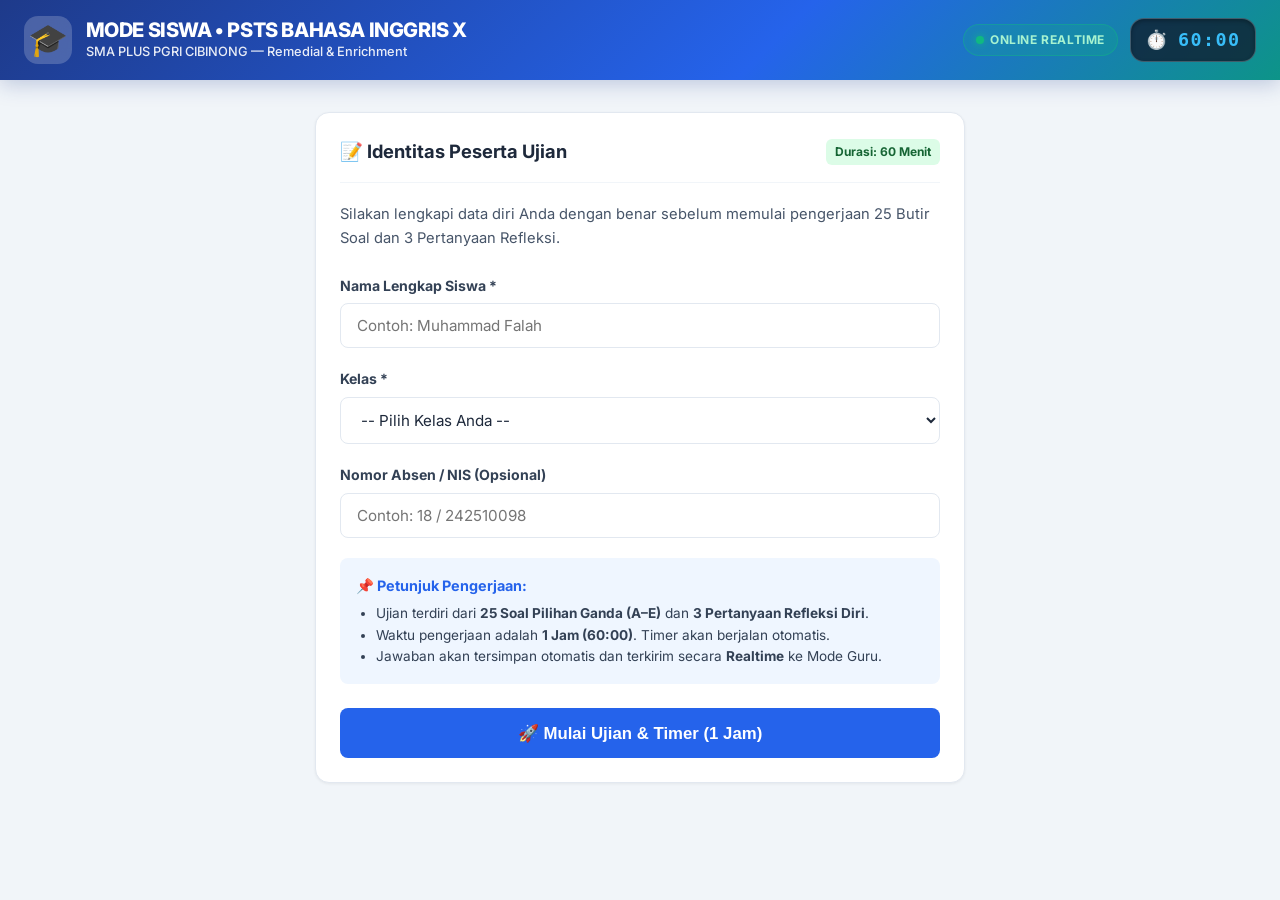
==== student.html @ 4351f288 "Deploy student.html - PSTS X Remedial & Enrichment" ====
<!DOCTYPE html>
<html lang="id">
<head>
    <meta charset="UTF-8">
    <meta name="viewport" content="width=device-width, initial-scale=1.0">
    <title>MODE SISWA - Remedial & Enrichment PSTS Bahasa Inggris Kelas X</title>
    <link rel="preconnect" href="https://fonts.googleapis.com">
    <link rel="preconnect" href="https://fonts.gstatic.com" crossorigin>
    <link href="https://fonts.googleapis.com/css2?family=Inter:wght@400;500;600;700;800&family=Merriweather:ital,wght@0,400;0,700;1,400&display=swap" rel="stylesheet">
    <link rel="stylesheet" href="style.css">
</head>
<body>

    <!-- Header & Timer Bar -->
    <header class="app-header">
        <div class="header-container">
            <div class="brand-section">
                <div class="brand-icon">🎓</div>
                <div class="brand-title">
                    <h1>MODE SISWA • PSTS BAHASA INGGRIS X</h1>
                    <p>SMA PLUS PGRI CIBINONG — Remedial & Enrichment</p>
                </div>
            </div>

            <div class="header-controls">
                <div class="live-badge">
                    <span class="live-dot"></span>
                    <span>ONLINE REALTIME</span>
                </div>

                <!-- 1 HOUR COUNTDOWN TIMER -->
                <div id="exam-timer" class="timer-container" title="Sisa Waktu Pengerjaan (1 Jam)">
                    ⏱️ <span id="timer-display">60:00</span>
                </div>
            </div>
        </div>
    </header>

    <div class="main-wrapper">

        <!-- STEP 1: REGISTRATION / IDENTITY FORM -->
        <section id="step-register" class="card" style="max-width: 650px; margin: 2rem auto;">
            <div class="card-header">
                <h2 class="card-title">📝 Identitas Peserta Ujian</h2>
                <span class="badge-tag badge-easy">Durasi: 60 Menit</span>
            </div>
            <p style="color: var(--slate-600); margin-bottom: 1.5rem; font-size: 0.92rem;">
                Silakan lengkapi data diri Anda dengan benar sebelum memulai pengerjaan 25 Butir Soal dan 3 Pertanyaan Refleksi.
            </p>

            <form id="student-form" onsubmit="startExam(event)">
                <div class="form-group">
                    <label class="form-label" for="student-name">Nama Lengkap Siswa *</label>
                    <input type="text" id="student-name" class="form-control" placeholder="Contoh: Muhammad Falah" required>
                </div>

                <div class="form-group">
                    <label class="form-label" for="student-class">Kelas *</label>
                    <select id="student-class" class="form-select" required>
                        <option value="" disabled selected>-- Pilih Kelas Anda --</option>
                        <option value="X INT 1">X INT 1</option>
                        <option value="X INT 2">X INT 2</option>
                        <option value="X INT 3">X INT 3</option>
                        <option value="X INT 4">X INT 4</option>
                        <option value="X REGULER 1">X REGULER 1</option>
                        <option value="X REGULER 2">X REGULER 2</option>
                        <option value="X REGULER 3">X REGULER 3</option>
                        <option value="X REGULER 4">X REGULER 4</option>
                        <option value="X REGULER 5">X REGULER 5</option>
                        <option value="X REGULER 6">X REGULER 6</option>
                        <option value="X REGULER 7">X REGULER 7</option>
                    </select>
                </div>

                <div class="form-group">
                    <label class="form-label" for="student-nis">Nomor Absen / NIS (Opsional)</label>
                    <input type="text" id="student-nis" class="form-control" placeholder="Contoh: 18 / 242510098">
                </div>

                <div style="background: var(--primary-light); padding: 1rem; border-radius: var(--radius-sm); margin-bottom: 1.5rem;">
                    <h4 style="color: var(--primary); font-size: 0.9rem; margin-bottom: 0.35rem;">📌 Petunjuk Pengerjaan:</h4>
                    <ul style="font-size: 0.85rem; color: var(--slate-700); padding-left: 1.25rem;">
                        <li>Ujian terdiri dari <strong>25 Soal Pilihan Ganda (A–E)</strong> dan <strong>3 Pertanyaan Refleksi Diri</strong>.</li>
                        <li>Waktu pengerjaan adalah <strong>1 Jam (60:00)</strong>. Timer akan berjalan otomatis.</li>
                        <li>Jawaban akan tersimpan otomatis dan terkirim secara <strong>Realtime</strong> ke Mode Guru.</li>
                    </ul>
                </div>

                <button type="submit" class="btn btn-primary" style="width: 100%; padding: 0.9rem; font-size: 1.05rem;">
                    🚀 Mulai Ujian & Timer (1 Jam)
                </button>
            </form>
        </section>

        <!-- STEP 2: EXAM WORKSPACE (QUESTIONS & REFLECTIONS) -->
        <section id="step-exam" style="display: none;">
            
            <!-- Student Banner Info & Navigation Tabs -->
            <div style="display: flex; justify-content: space-between; align-items: center; background: var(--white); padding: 0.75rem 1.25rem; border-radius: var(--radius-md); margin-bottom: 1rem; border: 1px solid var(--slate-200); flex-wrap: wrap; gap: 0.5rem;">
                <div>
                    <span style="font-weight: 800; color: var(--primary);" id="display-student-name">Nama Siswa</span> • 
                    <span class="badge-tag badge-easy" id="display-student-class">Kelas</span>
                </div>
                <div style="font-size: 0.88rem; font-weight: 700; color: var(--slate-600);">
                    Status Progres: <span id="progress-indicator" style="color: var(--primary);">0 / 25 Soal (0%)</span>
                </div>
            </div>

            <!-- Tab Switcher -->
            <div class="tab-nav">
                <button class="tab-btn active" id="tab-btn-questions" onclick="switchStudentTab('questions')">
                    📝 QUESTIONS (25)
                    <span class="tab-badge" id="answered-count-badge">0/25</span>
                </button>
                <button class="tab-btn" id="tab-btn-reflections" onclick="switchStudentTab('reflections')">
                    💭 REFLECTIONS (3 QUESTIONS)
                    <span class="tab-badge" id="reflections-count-badge">0/3</span>
                </button>
            </div>

            <!-- TAB 1: QUESTIONS WORKSPACE (SPLIT VIEW) -->
            <div id="student-tab-questions" class="tab-content active">
                <div class="exam-layout">
                    
                    <!-- Left: Reading Passage -->
                    <div class="passage-card">
                        <div style="display: flex; justify-content: space-between; align-items: center; margin-bottom: 0.5rem;">
                            <span class="passage-category" id="passage-category-tag">Descriptive Text</span>
                            <span style="font-size: 0.8rem; font-weight: 600; color: var(--slate-400);" id="passage-rel-tag">Text Reference</span>
                        </div>
                        <h2 class="passage-title" id="passage-title">Judul Teks</h2>
                        <div class="passage-body" id="passage-body">
                            <!-- Dynamic passage text will be injected here -->
                        </div>
                    </div>

                    <!-- Middle: Question & Options -->
                    <div class="question-container">
                        <div class="q-header">
                            <span class="q-badge" id="q-number-badge">Question #1 of 25</span>
                            <span class="skill-tag" id="q-skill-badge">Skill</span>
                        </div>

                        <div class="q-text" id="q-text-content">
                            <!-- Question statement -->
                        </div>

                        <div class="options-list" id="options-container">
                            <!-- Option A - E items -->
                        </div>

                        <!-- Prev / Next Navigation -->
                        <div class="q-nav-buttons">
                            <button class="btn btn-secondary" id="btn-prev-q" onclick="navigateQuestion(-1)">
                                ⬅️ Soal Sebelumnya
                            </button>
                            <button class="btn btn-primary" id="btn-next-q" onclick="navigateQuestion(1)">
                                Soal Berikutnya ➡️
                            </button>
                        </div>
                    </div>

                    <!-- Right: Question Palette -->
                    <div class="palette-column">
                        <div class="palette-card">
                            <h3 style="font-size: 0.95rem; font-weight: 700; color: var(--slate-800); margin-bottom: 0.25rem;">
                                🧭 Nomor Soal (1–25)
                            </h3>
                            <p style="font-size: 0.78rem; color: var(--slate-500);">Klik nomor untuk langsung lompat ke soal:</p>
                            
                            <div class="palette-grid" id="palette-grid">
                                <!-- 25 buttons dynamically generated -->
                            </div>

                            <hr style="border: none; border-top: 1px solid var(--slate-200); margin: 1.25rem 0;">

                            <button class="btn btn-success" style="width: 100%;" onclick="switchStudentTab('reflections')">
                                Lanjut ke Refleksi ➡️
                            </button>
                        </div>
                    </div>

                </div>
            </div>

            <!-- TAB 2: REFLECTIONS WORKSPACE -->
            <div id="student-tab-reflections" class="tab-content">
                <div class="card" style="max-width: 900px; margin: 0 auto;">
                    <div class="card-header">
                        <h2 class="card-title">💭 Refleksi Diri Pembelajaran (3 Questions)</h2>
                        <span class="badge-tag badge-medium">Wajib Diisi</span>
                    </div>
                    <p style="color: var(--slate-600); margin-bottom: 1.5rem; font-size: 0.92rem;">
                        Tuliskan jawaban refleksi Anda secara jujur dan mendalam untuk mengevaluasi pemahaman materi serta inspirasi yang didapatkan.
                    </p>

                    <div id="reflections-form-container">
                        <!-- 3 Reflection Prompts will be dynamically generated -->
                    </div>

                    <div style="display: flex; justify-content: space-between; align-items: center; margin-top: 2rem; flex-wrap: wrap; gap: 1rem;">
                        <button class="btn btn-secondary" onclick="switchStudentTab('questions')">
                            ⬅️ Kembali ke Soal (25)
                        </button>
                        <button class="btn btn-success" style="padding: 0.9rem 2rem; font-size: 1.05rem;" onclick="openSubmitConfirmModal()">
                            ✅ Selesai & Kirim Jawaban
                        </button>
                    </div>
                </div>
            </div>

        </section>

        <!-- STEP 3: SCORECARD / SUBMISSION COMPLETE -->
        <section id="step-result" style="display: none; max-width: 800px; margin: 2rem auto;">
            <div class="score-banner">
                <div style="font-size: 2.5rem; margin-bottom: 0.5rem;">🎉</div>
                <h1 style="font-size: 1.8rem; font-weight: 800;">Ujian Remedial & Enrichment Selesai!</h1>
                <p style="opacity: 0.9; font-size: 0.95rem;">Jawaban Anda telah berhasil tersimpan dan terintegrasi ke <strong>Mode Guru</strong> secara Realtime.</p>

                <div class="score-circle">
                    <span class="score-num" id="res-score-val">0</span>
                    <span class="score-label">Nilai Akhir (0-100)</span>
                </div>

                <div style="font-size: 1.1rem; font-weight: 700;" id="res-correct-count">
                    Benar: 0 / 25 Soal
                </div>
            </div>

            <div class="card">
                <h3 style="font-size: 1.1rem; font-weight: 700; margin-bottom: 1rem; color: var(--slate-800);">
                    📋 Rangkuman Hasil Pengerjaan
                </h3>
                <table class="data-table" style="margin-bottom: 1.5rem;">
                    <tbody>
                        <tr>
                            <td style="font-weight: 700; width: 200px;">Nama Siswa</td>
                            <td id="res-name">-</td>
                        </tr>
                        <tr>
                            <td style="font-weight: 700;">Kelas</td>
                            <td id="res-class">-</td>
                        </tr>
                        <tr>
                            <td style="font-weight: 700;">Waktu Pengerjaan</td>
                            <td id="res-time">-</td>
                        </tr>
                        <tr>
                            <td style="font-weight: 700;">Status Sinkronisasi</td>
                            <td><span class="badge-tag badge-easy">✅ Terkirim ke Cloud Guru</span></td>
                        </tr>
                    </tbody>
                </table>

                <div style="display: flex; gap: 1rem; flex-wrap: wrap;">
                    <button class="btn btn-primary" onclick="window.print()">
                        🖨️ Cetak / Simpan Bukti Nilai (PDF)
                    </button>
                    <a href="index.html" class="btn btn-outline">
                        🏠 Kembali ke Halaman Utama
                    </a>
                </div>
            </div>
        </section>

    </div>

    <!-- MODAL CONFIRM SUBMIT -->
    <div id="modal-confirm" class="modal-backdrop">
        <div class="modal-content" style="max-width: 500px;">
            <button class="modal-close" onclick="closeSubmitConfirmModal()">&times;</button>
            <h3 style="font-size: 1.2rem; font-weight: 800; color: var(--slate-800); margin-bottom: 0.75rem;">
                ⚠️ Konfirmasi Pengiriman Ujian
            </h3>
            <p style="font-size: 0.92rem; color: var(--slate-600); margin-bottom: 1.25rem;">
                Apakah Anda yakin ingin mengirimkan seluruh jawaban sekarang?
            </p>
            <div id="modal-check-summary" style="background: var(--slate-100); padding: 1rem; border-radius: var(--radius-sm); margin-bottom: 1.5rem; font-size: 0.88rem;">
                <!-- Summary items answered -->
            </div>
            <div style="display: flex; justify-content: flex-end; gap: 0.75rem;">
                <button class="btn btn-secondary" onclick="closeSubmitConfirmModal()">Periksa Lagi</button>
                <button class="btn btn-success" id="btn-final-submit" onclick="executeSubmitExam()">Ya, Kirim Sekarang</button>
            </div>
        </div>
    </div>

    <!-- SCRIPTS -->
    <script src="data.js"></script>
    <script src="sync.js"></script>
    <script>
        // State variables
        let currentStudent = {
            name: "",
            studentClass: "",
            studentId: ""
        };
        let studentAnswers = {}; // { 1: "B", 2: "C", ... }
        let studentReflections = { ref1: "", ref2: "", ref3: "" };
        let currentQIndex = 0; // 0 to 24
        let timerInterval = null;
        let remainingSeconds = SYNC_CONFIG.EXAM_DURATION_SECONDS; // 3600s
        let timeSpentSeconds = 0;

        // Start exam
        function startExam(e) {
            e.preventDefault();
            const name = document.getElementById('student-name').value.trim();
            const sClass = document.getElementById('student-class').value;
            const nis = document.getElementById('student-nis').value.trim();

            if (!name || !sClass) {
                alert("Harap isi Nama Lengkap dan pilih Kelas terlebih dahulu!");
                return;
            }

            currentStudent = { name, studentClass: sClass, studentId: nis };

            document.getElementById('display-student-name').innerText = name;
            document.getElementById('display-student-class').innerText = sClass;

            document.getElementById('step-register').style.display = 'none';
            document.getElementById('step-exam').style.display = 'block';

            renderPalette();
            renderQuestion(0);
            renderReflectionsForm();
            startTimer();
        }

        // 1-Hour Timer System
        function startTimer() {
            // Check if existing timer in storage
            const savedTimer = localStorage.getItem(SYNC_CONFIG.TIMER_KEY);
            if (savedTimer) {
                const parsed = parseInt(savedTimer, 10);
                if (!isNaN(parsed) && parsed > 0 && parsed <= SYNC_CONFIG.EXAM_DURATION_SECONDS) {
                    remainingSeconds = parsed;
                }
            }

            updateTimerDisplay();

            timerInterval = setInterval(() => {
                remainingSeconds--;
                timeSpentSeconds++;
                localStorage.setItem(SYNC_CONFIG.TIMER_KEY, remainingSeconds.toString());
                updateTimerDisplay();

                if (remainingSeconds <= 0) {
                    clearInterval(timerInterval);
                    alert("⏰ Waktu ujian 1 Jam telah habis! Jawaban Anda akan otomatis dikirimkan.");
                    executeSubmitExam();
                }
            }, 1000);
        }

        function updateTimerDisplay() {
            const mins = Math.floor(remainingSeconds / 60);
            const secs = remainingSeconds % 60;
            const formatted = `${mins.toString().padStart(2, '0')}:${secs.toString().padStart(2, '0')}`;
            const displayEl = document.getElementById('timer-display');
            const timerBox = document.getElementById('exam-timer');
            
            if (displayEl) displayEl.innerText = formatted;

            if (timerBox) {
                if (remainingSeconds <= 300) { // < 5 mins
                    timerBox.className = 'timer-container danger';
                } else if (remainingSeconds <= 900) { // < 15 mins
                    timerBox.className = 'timer-container warning';
                } else {
                    timerBox.className = 'timer-container';
                }
            }
        }

        // Tab Navigation
        function switchStudentTab(tab) {
            document.querySelectorAll('.tab-btn').forEach(b => b.classList.remove('active'));
            document.querySelectorAll('.tab-content').forEach(c => c.classList.remove('active'));

            if (tab === 'questions') {
                document.getElementById('tab-btn-questions').classList.add('active');
                document.getElementById('student-tab-questions').classList.add('active');
            } else {
                document.getElementById('tab-btn-reflections').classList.add('active');
                document.getElementById('student-tab-reflections').classList.add('active');
            }
        }

        // Render Palette
        function renderPalette() {
            const grid = document.getElementById('palette-grid');
            grid.innerHTML = '';
            QUESTIONS_DATA.forEach((q, idx) => {
                const btn = document.createElement('button');
                btn.className = `pal-btn ${studentAnswers[q.id] ? 'answered' : ''} ${idx === currentQIndex ? 'current' : ''}`;
                btn.id = `pal-btn-${q.id}`;
                btn.innerText = q.id;
                btn.onclick = () => renderQuestion(idx);
                grid.appendChild(btn);
            });
            updateProgressStats();
        }

        // Render Single Question
        function renderQuestion(index) {
            currentQIndex = index;
            const q = QUESTIONS_DATA[index];

            // Update badge & tags
            document.getElementById('q-number-badge').innerText = `Question #${q.id} of 25`;
            document.getElementById('q-skill-badge').innerText = `${q.level} • ${q.skill}`;
            document.getElementById('q-text-content').innerText = q.question;

            // Update Passage
            const passCard = document.querySelector('.passage-card');
            if (q.passageId && PASSAGES[q.passageId]) {
                const p = PASSAGES[q.passageId];
                document.getElementById('passage-category-tag').innerText = p.category;
                document.getElementById('passage-title').innerText = p.title;
                document.getElementById('passage-rel-tag').innerText = `Relevant for Q#${q.id}`;
                
                const paragraphs = p.content.split('\n\n').map(par => `<p>${par.replace(/\n/g, '<br>')}</p>`).join('');
                document.getElementById('passage-body').innerHTML = paragraphs;
                passCard.style.display = 'block';
            } else {
                document.getElementById('passage-category-tag').innerText = "Grammar & Dialogue in Context";
                document.getElementById('passage-title').innerText = "Dialogue / Sentence Completion";
                document.getElementById('passage-rel-tag').innerText = `Stand-Alone Question #${q.id}`;
                document.getElementById('passage-body').innerHTML = `<p style="color: var(--slate-600); font-style: italic;">Soal ini tidak memerlukan teks bacaan panjang. Perhatikan konteks kalimat dan pilihan kata dengan seksama.</p>`;
            }

            // Update Options
            const optContainer = document.getElementById('options-container');
            optContainer.innerHTML = '';

            ['A', 'B', 'C', 'D', 'E'].forEach(optKey => {
                if (q.options[optKey]) {
                    const optDiv = document.createElement('div');
                    const isSelected = studentAnswers[q.id] === optKey;
                    optDiv.className = `option-item ${isSelected ? 'selected' : ''}`;
                    optDiv.onclick = () => selectOption(q.id, optKey);

                    optDiv.innerHTML = `
                        <div class="option-key">${optKey}</div>
                        <div class="option-label">${q.options[optKey]}</div>
                    `;
                    optContainer.appendChild(optDiv);
                }
            });

            // Update Nav buttons
            document.getElementById('btn-prev-q').disabled = index === 0;
            document.getElementById('btn-next-q').innerText = index === QUESTIONS_DATA.length - 1 ? "Ke Refleksi ➡️" : "Soal Berikutnya ➡️";

            // Update Palette Active State
            document.querySelectorAll('.pal-btn').forEach((btn, idx) => {
                btn.classList.toggle('current', idx === index);
            });
        }

        function selectOption(qId, optKey) {
            studentAnswers[qId] = optKey;
            
            // Re-render options
            const currentQ = QUESTIONS_DATA[currentQIndex];
            if (currentQ.id === qId) {
                renderQuestion(currentQIndex);
            }

            // Update palette button
            const palBtn = document.getElementById(`pal-btn-${qId}`);
            if (palBtn) palBtn.classList.add('answered');

            updateProgressStats();
        }

        function navigateQuestion(delta) {
            const nextIdx = currentQIndex + delta;
            if (nextIdx >= 0 && nextIdx < QUESTIONS_DATA.length) {
                renderQuestion(nextIdx);
            } else if (nextIdx >= QUESTIONS_DATA.length) {
                switchStudentTab('reflections');
            }
        }

        function updateProgressStats() {
            const answeredCount = Object.keys(studentAnswers).length;
            const pct = Math.round((answeredCount / 25) * 100);
            
            document.getElementById('answered-count-badge').innerText = `${answeredCount}/25`;
            document.getElementById('progress-indicator').innerText = `${answeredCount} / 25 Soal (${pct}%)`;

            let filledRef = 0;
            if (studentReflections.ref1 && studentReflections.ref1.trim().length > 5) filledRef++;
            if (studentReflections.ref2 && studentReflections.ref2.trim().length > 5) filledRef++;
            if (studentReflections.ref3 && studentReflections.ref3.trim().length > 5) filledRef++;
            document.getElementById('reflections-count-badge').innerText = `${filledRef}/3`;
        }

        // Render Reflections Form
        function renderReflectionsForm() {
            const container = document.getElementById('reflections-form-container');
            container.innerHTML = '';

            REFLECTIONS_DATA.forEach((ref, idx) => {
                const box = document.createElement('div');
                box.className = 'reflection-box';
                box.innerHTML = `
                    <div class="ref-title">Pertanyaan Refleksi ${idx + 1}: ${ref.title}</div>
                    <div class="ref-q">${ref.question}</div>
                    <textarea class="ref-textarea" id="input-${ref.id}" placeholder="${ref.placeholder}" oninput="saveReflection('${ref.id}', this.value)">${studentReflections[ref.id] || ''}</textarea>
                `;
                container.appendChild(box);
            });
        }

        function saveReflection(refId, val) {
            studentReflections[refId] = val;
            updateProgressStats();
        }

        // Submission Modal
        function openSubmitConfirmModal() {
            const answeredCount = Object.keys(studentAnswers).length;
            const missingQ = 25 - answeredCount;
            let refCount = 0;
            if (studentReflections.ref1 && studentReflections.ref1.trim()) refCount++;
            if (studentReflections.ref2 && studentReflections.ref2.trim()) refCount++;
            if (studentReflections.ref3 && studentReflections.ref3.trim()) refCount++;

            let summaryHtml = `
                <div>• Soal Terjawab: <strong>${answeredCount} / 25</strong> ${missingQ > 0 ? `<span style="color:var(--danger); font-weight:700;">(${missingQ} soal belum dijawab!)</span>` : '✅'}</div>
                <div style="margin-top:0.35rem;">• Refleksi Terisi: <strong>${refCount} / 3</strong></div>
            `;

            document.getElementById('modal-check-summary').innerHTML = summaryHtml;
            document.getElementById('modal-confirm').classList.add('open');
        }

        function closeSubmitConfirmModal() {
            document.getElementById('modal-confirm').classList.remove('open');
        }

        async function executeSubmitExam() {
            closeSubmitConfirmModal();
            clearInterval(timerInterval);
            localStorage.removeItem(SYNC_CONFIG.TIMER_KEY);

            // Calculate Score
            let correctCount = 0;
            const itemResults = {};

            QUESTIONS_DATA.forEach(q => {
                const ans = studentAnswers[q.id];
                const isCorrect = ans === q.correctAnswer;
                if (isCorrect) correctCount++;
                itemResults[q.id] = isCorrect;
            });

            const score = Math.round((correctCount / QUESTIONS_DATA.length) * 100);
            const minutesUsed = Math.floor(timeSpentSeconds / 60);
            const secondsUsed = timeSpentSeconds % 60;
            const timeSpentStr = `${minutesUsed}m ${secondsUsed}s`;

            // Prepare record
            const submission = {
                name: currentStudent.name,
                studentClass: currentStudent.studentClass,
                studentId: currentStudent.studentId,
                answers: studentAnswers,
                correctCount: correctCount,
                totalQuestions: 25,
                score: score,
                itemResults: itemResults,
                reflections: studentReflections,
                timeSpent: timeSpentStr
            };

            // Submit to Realtime Sync Engine (Local + Cloud + BroadcastChannel)
            await syncEngine.submitExam(submission);

            // Show Step 3 Scorecard
            document.getElementById('step-exam').style.display = 'none';
            document.getElementById('step-result').style.display = 'block';

            document.getElementById('res-score-val').innerText = score;
            document.getElementById('res-correct-count').innerText = `Benar: ${correctCount} / 25 Soal (${score}%)`;
            document.getElementById('res-name').innerText = currentStudent.name;
            document.getElementById('res-class').innerText = currentStudent.studentClass;
            document.getElementById('res-time').innerText = timeSpentStr;
        }
    </script>
</body>
</html>
---- style.css ----
/* ===================================================
   REMEDIAL & ENRICHMENT PSTS X 2026 - MODERN STYLES
   SMA PLUS PGRI CIBINONG
   =================================================== */

:root {
    --primary: #2563eb;
    --primary-hover: #1d4ed8;
    --primary-light: #eff6ff;
    --secondary: #0d9488;
    --secondary-light: #f0fdfa;
    --accent: #f59e0b;
    --success: #10b981;
    --danger: #ef4444;
    --dark: #0f172a;
    --slate-800: #1e293b;
    --slate-700: #334155;
    --slate-600: #475569;
    --slate-400: #94a3b8;
    --slate-200: #e2e8f0;
    --slate-100: #f1f5f9;
    --slate-50: #f8fafc;
    --white: #ffffff;
    
    --radius-sm: 8px;
    --radius-md: 14px;
    --radius-lg: 20px;
    --shadow-sm: 0 1px 3px rgba(0,0,0,0.06);
    --shadow-md: 0 4px 12px rgba(0,0,0,0.08);
    --shadow-lg: 0 10px 25px -5px rgba(0,0,0,0.1);
    --font-sans: 'Inter', -apple-system, BlinkMacSystemFont, 'Segoe UI', Roboto, sans-serif;
    --font-serif: 'Merriweather', Georgia, serif;
}

* {
    margin: 0;
    padding: 0;
    box-sizing: border-box;
}

body {
    font-family: var(--font-sans);
    background-color: #f1f5f9;
    color: var(--slate-800);
    line-height: 1.6;
    -webkit-font-smoothing: antialiased;
}

/* Header & Topbar */
.app-header {
    background: linear-gradient(135deg, #1e3a8a 0%, #2563eb 60%, #0d9488 100%);
    color: var(--white);
    padding: 1rem 1.5rem;
    box-shadow: 0 4px 20px rgba(30, 58, 138, 0.25);
    position: sticky;
    top: 0;
    z-index: 100;
}

.header-container {
    max-width: 1300px;
    margin: 0 auto;
    display: flex;
    justify-content: space-between;
    align-items: center;
    flex-wrap: wrap;
    gap: 1rem;
}

.brand-section {
    display: flex;
    align-items: center;
    gap: 0.85rem;
}

.brand-icon {
    font-size: 2rem;
    background: rgba(255, 255, 255, 0.2);
    width: 48px;
    height: 48px;
    display: flex;
    align-items: center;
    justify-content: center;
    border-radius: var(--radius-md);
    backdrop-filter: blur(8px);
}

.brand-title h1 {
    font-size: 1.25rem;
    font-weight: 800;
    letter-spacing: -0.02em;
    line-height: 1.2;
}

.brand-title p {
    font-size: 0.8rem;
    opacity: 0.9;
    font-weight: 500;
}

.header-controls {
    display: flex;
    align-items: center;
    gap: 0.75rem;
}

/* Realtime Badge */
.live-badge {
    display: inline-flex;
    align-items: center;
    gap: 0.4rem;
    background: rgba(16, 185, 129, 0.2);
    color: #a7f3d0;
    border: 1px solid rgba(16, 185, 129, 0.4);
    padding: 0.35rem 0.75rem;
    border-radius: 9999px;
    font-size: 0.75rem;
    font-weight: 700;
    text-transform: uppercase;
    letter-spacing: 0.05em;
}

.live-dot {
    width: 8px;
    height: 8px;
    background-color: #10b981;
    border-radius: 50%;
    box-shadow: 0 0 8px #10b981;
    animation: pulse 1.5s infinite;
}

@keyframes pulse {
    0%, 100% { transform: scale(1); opacity: 1; }
    50% { transform: scale(1.3); opacity: 0.7; }
}

/* Timer Badge (1 Hour) */
.timer-container {
    display: flex;
    align-items: center;
    gap: 0.5rem;
    background: rgba(15, 23, 42, 0.75);
    border: 1px solid rgba(255, 255, 255, 0.2);
    padding: 0.4rem 0.9rem;
    border-radius: var(--radius-md);
    font-family: monospace;
    font-size: 1.15rem;
    font-weight: 800;
    letter-spacing: 0.08em;
    color: #38bdf8;
    box-shadow: inset 0 2px 4px rgba(0,0,0,0.3);
}

.timer-container.warning {
    color: #facc15;
    border-color: #facc15;
}

.timer-container.danger {
    color: #f87171;
    border-color: #f87171;
    animation: pulse 1s infinite;
}

/* Main Container */
.main-wrapper {
    max-width: 1300px;
    margin: 1.5rem auto;
    padding: 0 1rem;
}

/* Navigation Tabs */
.tab-nav {
    display: flex;
    gap: 0.5rem;
    background: var(--white);
    padding: 0.5rem;
    border-radius: var(--radius-md);
    box-shadow: var(--shadow-sm);
    margin-bottom: 1.5rem;
    overflow-x: auto;
}

.tab-btn {
    flex: 1;
    min-width: 160px;
    padding: 0.75rem 1.25rem;
    border: none;
    background: transparent;
    border-radius: var(--radius-sm);
    font-size: 0.92rem;
    font-weight: 700;
    color: var(--slate-600);
    cursor: pointer;
    display: flex;
    align-items: center;
    justify-content: center;
    gap: 0.5rem;
    transition: all 0.2s ease;
}

.tab-btn:hover {
    background: var(--slate-100);
    color: var(--primary);
}

.tab-btn.active {
    background: var(--primary);
    color: var(--white);
    box-shadow: 0 4px 10px rgba(37, 99, 235, 0.25);
}

.tab-badge {
    background: rgba(255, 255, 255, 0.25);
    padding: 0.15rem 0.5rem;
    border-radius: 9999px;
    font-size: 0.75rem;
}

.tab-btn:not(.active) .tab-badge {
    background: var(--slate-200);
    color: var(--slate-700);
}

/* Tab Contents */
.tab-content {
    display: none;
}

.tab-content.active {
    display: block;
    animation: fadeIn 0.3s ease;
}

@keyframes fadeIn {
    from { opacity: 0; transform: translateY(6px); }
    to { opacity: 1; transform: translateY(0); }
}

/* Cards & Layout */
.card {
    background: var(--white);
    border-radius: var(--radius-md);
    box-shadow: var(--shadow-sm);
    border: 1px solid var(--slate-200);
    padding: 1.5rem;
    margin-bottom: 1.5rem;
}

.card-header {
    display: flex;
    justify-content: space-between;
    align-items: center;
    border-bottom: 1px solid var(--slate-100);
    padding-bottom: 1rem;
    margin-bottom: 1.25rem;
    flex-wrap: wrap;
    gap: 0.75rem;
}

.card-title {
    font-size: 1.15rem;
    font-weight: 700;
    color: var(--slate-800);
    display: flex;
    align-items: center;
    gap: 0.5rem;
}

/* Form Styles */
.form-group {
    margin-bottom: 1.25rem;
}

.form-label {
    display: block;
    font-size: 0.88rem;
    font-weight: 700;
    color: var(--slate-700);
    margin-bottom: 0.4rem;
}

.form-control, .form-select {
    width: 100%;
    padding: 0.75rem 1rem;
    border: 1.5px solid var(--slate-200);
    border-radius: var(--radius-sm);
    font-family: inherit;
    font-size: 0.95rem;
    color: var(--slate-800);
    background: var(--white);
    transition: all 0.2s ease;
}

.form-control:focus, .form-select:focus {
    outline: none;
    border-color: var(--primary);
    box-shadow: 0 0 0 3px rgba(37, 99, 235, 0.15);
}

/* Exam Layout */
.exam-layout {
    display: grid;
    grid-template-columns: 1.1fr 0.9fr 280px;
    gap: 1.25rem;
    align-items: start;
}

@media (max-width: 1080px) {
    .exam-layout {
        grid-template-columns: 1fr 1fr;
    }
    .palette-column {
        grid-column: span 2;
    }
}

@media (max-width: 768px) {
    .exam-layout {
        grid-template-columns: 1fr;
    }
    .palette-column {
        grid-column: span 1;
    }
}

/* Passage Box */
.passage-card {
    background: #ffffff;
    border: 1px solid #cbd5e1;
    border-radius: var(--radius-md);
    padding: 1.5rem;
    position: sticky;
    top: 5rem;
    max-height: calc(100vh - 7rem);
    overflow-y: auto;
}

.passage-title {
    font-size: 1.2rem;
    font-weight: 800;
    color: #1e3a8a;
    margin-bottom: 0.25rem;
}

.passage-category {
    font-size: 0.75rem;
    text-transform: uppercase;
    letter-spacing: 0.05em;
    color: var(--secondary);
    font-weight: 700;
    margin-bottom: 1rem;
    display: inline-block;
}

.passage-body {
    font-family: var(--font-serif);
    font-size: 0.96rem;
    color: var(--slate-800);
    line-height: 1.8;
}

.passage-body p {
    margin-bottom: 1rem;
    text-align: justify;
}

/* Question Section */
.question-container {
    background: var(--white);
    border: 1px solid var(--slate-200);
    border-radius: var(--radius-md);
    padding: 1.5rem;
    box-shadow: var(--shadow-sm);
}

.q-header {
    display: flex;
    justify-content: space-between;
    align-items: center;
    margin-bottom: 1rem;
    padding-bottom: 0.75rem;
    border-bottom: 1px solid var(--slate-100);
}

.q-badge {
    background: var(--primary-light);
    color: var(--primary);
    font-weight: 800;
    font-size: 0.85rem;
    padding: 0.35rem 0.8rem;
    border-radius: 9999px;
}

.skill-tag {
    font-size: 0.75rem;
    font-weight: 700;
    padding: 0.25rem 0.6rem;
    border-radius: 6px;
    background: var(--slate-100);
    color: var(--slate-600);
}

.q-text {
    font-size: 1.05rem;
    font-weight: 600;
    color: var(--slate-800);
    line-height: 1.6;
    margin-bottom: 1.25rem;
    white-space: pre-line;
}

.options-list {
    display: flex;
    flex-direction: column;
    gap: 0.75rem;
}

.option-item {
    display: flex;
    align-items: flex-start;
    gap: 0.85rem;
    padding: 0.9rem 1.1rem;
    border: 1.5px solid var(--slate-200);
    border-radius: var(--radius-sm);
    cursor: pointer;
    transition: all 0.2s ease;
    background: var(--slate-50);
}

.option-item:hover {
    border-color: var(--primary);
    background: var(--primary-light);
}

.option-item.selected {
    border-color: var(--primary);
    background: #dbeafe;
    box-shadow: 0 0 0 2px rgba(37, 99, 235, 0.2);
}

.option-key {
    font-weight: 800;
    font-size: 0.95rem;
    width: 28px;
    height: 28px;
    border-radius: 50%;
    background: var(--white);
    border: 1.5px solid var(--slate-300);
    display: flex;
    align-items: center;
    justify-content: center;
    flex-shrink: 0;
    color: var(--slate-700);
}

.option-item.selected .option-key {
    background: var(--primary);
    border-color: var(--primary);
    color: var(--white);
}

.option-label {
    font-size: 0.95rem;
    color: var(--slate-800);
    flex: 1;
}

/* Question Palette Grid */
.palette-card {
    background: var(--white);
    border-radius: var(--radius-md);
    border: 1px solid var(--slate-200);
    padding: 1.25rem;
    position: sticky;
    top: 5rem;
}

.palette-grid {
    display: grid;
    grid-template-columns: repeat(5, 1fr);
    gap: 0.5rem;
    margin-top: 1rem;
}

.pal-btn {
    aspect-ratio: 1;
    border: 1px solid var(--slate-300);
    background: var(--slate-50);
    border-radius: 8px;
    font-weight: 700;
    font-size: 0.85rem;
    color: var(--slate-700);
    cursor: pointer;
    transition: all 0.15s ease;
    display: flex;
    align-items: center;
    justify-content: center;
}

.pal-btn:hover {
    border-color: var(--primary);
    background: var(--primary-light);
}

.pal-btn.answered {
    background: #10b981;
    border-color: #059669;
    color: var(--white);
}

.pal-btn.current {
    box-shadow: 0 0 0 2px var(--primary);
    border-color: var(--primary);
    font-weight: 800;
}

/* Nav Controls */
.q-nav-buttons {
    display: flex;
    justify-content: space-between;
    margin-top: 1.5rem;
    gap: 0.75rem;
}

.btn {
    display: inline-flex;
    align-items: center;
    justify-content: center;
    gap: 0.5rem;
    padding: 0.75rem 1.4rem;
    border-radius: var(--radius-sm);
    font-weight: 700;
    font-size: 0.92rem;
    cursor: pointer;
    border: none;
    transition: all 0.2s ease;
    text-decoration: none;
}

.btn-primary {
    background: var(--primary);
    color: var(--white);
}
.btn-primary:hover {
    background: var(--primary-hover);
}

.btn-secondary {
    background: var(--slate-200);
    color: var(--slate-700);
}
.btn-secondary:hover {
    background: var(--slate-300);
}

.btn-success {
    background: var(--success);
    color: var(--white);
}
.btn-success:hover {
    background: #059669;
}

.btn-outline {
    background: transparent;
    border: 1.5px solid var(--slate-300);
    color: var(--slate-700);
}
.btn-outline:hover {
    background: var(--slate-100);
}

/* Reflection Prompts */
.reflection-box {
    background: #f8fafc;
    border: 1px solid var(--slate-200);
    border-left: 4px solid var(--primary);
    border-radius: var(--radius-sm);
    padding: 1.25rem;
    margin-bottom: 1.5rem;
}

.ref-title {
    font-size: 1rem;
    font-weight: 700;
    color: var(--slate-800);
    margin-bottom: 0.4rem;
}

.ref-q {
    font-size: 0.92rem;
    color: var(--slate-600);
    margin-bottom: 0.75rem;
}

.ref-textarea {
    width: 100%;
    min-height: 100px;
    padding: 0.75rem 1rem;
    border: 1.5px solid var(--slate-200);
    border-radius: var(--radius-sm);
    font-family: inherit;
    font-size: 0.92rem;
    color: var(--slate-800);
    resize: vertical;
}

.ref-textarea:focus {
    outline: none;
    border-color: var(--primary);
    box-shadow: 0 0 0 3px rgba(37, 99, 235, 0.15);
}

/* Scorecard & Result */
.score-banner {
    text-align: center;
    padding: 2.5rem 1.5rem;
    background: linear-gradient(135deg, #1e3a8a, #3b82f6);
    color: var(--white);
    border-radius: var(--radius-lg);
    box-shadow: var(--shadow-lg);
    margin-bottom: 2rem;
}

.score-circle {
    width: 130px;
    height: 130px;
    border-radius: 50%;
    background: rgba(255, 255, 255, 0.2);
    border: 4px solid var(--white);
    display: flex;
    flex-direction: column;
    align-items: center;
    justify-content: center;
    margin: 1rem auto;
    backdrop-filter: blur(8px);
}

.score-num {
    font-size: 2.75rem;
    font-weight: 900;
    line-height: 1;
}

.score-label {
    font-size: 0.75rem;
    text-transform: uppercase;
    letter-spacing: 0.05em;
    opacity: 0.9;
}

/* Teacher Stats Overview */
.stats-grid {
    display: grid;
    grid-template-columns: repeat(auto-fit, minmax(200px, 1fr));
    gap: 1rem;
    margin-bottom: 1.5rem;
}

.stat-card {
    background: var(--white);
    padding: 1.25rem;
    border-radius: var(--radius-md);
    border: 1px solid var(--slate-200);
    box-shadow: var(--shadow-sm);
    display: flex;
    align-items: center;
    gap: 1rem;
}

.stat-icon {
    width: 48px;
    height: 48px;
    border-radius: var(--radius-sm);
    display: flex;
    align-items: center;
    justify-content: center;
    font-size: 1.5rem;
}

.stat-blue { background: #eff6ff; color: #2563eb; }
.stat-green { background: #ecfdf5; color: #059669; }
.stat-purple { background: #faf5ff; color: #7c3aed; }
.stat-amber { background: #fffbeb; color: #d97706; }

.stat-val {
    font-size: 1.6rem;
    font-weight: 800;
    color: var(--slate-800);
    line-height: 1.1;
}

.stat-label {
    font-size: 0.78rem;
    font-weight: 600;
    color: var(--slate-600);
    text-transform: uppercase;
}

/* Item Analysis Matrix */
.item-table-wrapper {
    overflow-x: auto;
    background: var(--white);
    border-radius: var(--radius-md);
    border: 1px solid var(--slate-200);
}

.data-table {
    width: 100%;
    border-collapse: collapse;
    font-size: 0.9rem;
    text-align: left;
}

.data-table th {
    background: var(--slate-100);
    color: var(--slate-700);
    font-weight: 700;
    padding: 0.85rem 1rem;
    border-bottom: 1.5px solid var(--slate-200);
}

.data-table td {
    padding: 0.85rem 1rem;
    border-bottom: 1px solid var(--slate-100);
    color: var(--slate-800);
}

.data-table tr:hover td {
    background: #f8fafc;
}

.badge-tag {
    display: inline-block;
    padding: 0.2rem 0.55rem;
    border-radius: 6px;
    font-size: 0.75rem;
    font-weight: 700;
}

.badge-easy { background: #dcfce7; color: #166534; }
.badge-medium { background: #fef3c7; color: #92400e; }
.badge-hard { background: #fee2e2; color: #991b1b; }

.badge-correct { background: #10b981; color: var(--white); font-weight: 800; }
.badge-wrong { background: #ef4444; color: var(--white); font-weight: 800; }

/* Progress bar inside table */
.bar-cell {
    min-width: 140px;
}

.progress-track {
    width: 100%;
    height: 10px;
    background: #e2e8f0;
    border-radius: 9999px;
    overflow: hidden;
    display: flex;
}

.progress-fill {
    height: 100%;
    background: #10b981;
    transition: width 0.3s ease;
}

/* Modal styles */
.modal-backdrop {
    position: fixed;
    top: 0;
    left: 0;
    right: 0;
    bottom: 0;
    background: rgba(15, 23, 42, 0.6);
    backdrop-filter: blur(4px);
    display: flex;
    align-items: center;
    justify-content: center;
    z-index: 1000;
    padding: 1rem;
    opacity: 0;
    pointer-events: none;
    transition: all 0.25s ease;
}

.modal-backdrop.open {
    opacity: 1;
    pointer-events: auto;
}

.modal-content {
    background: var(--white);
    border-radius: var(--radius-lg);
    width: 100%;
    max-width: 800px;
    max-height: 90vh;
    overflow-y: auto;
    padding: 2rem;
    box-shadow: var(--shadow-lg);
    position: relative;
    transform: translateY(15px);
    transition: all 0.25s ease;
}

.modal-backdrop.open .modal-content {
    transform: translateY(0);
}

.modal-close {
    position: absolute;
    top: 1.25rem;
    right: 1.25rem;
    background: var(--slate-100);
    border: none;
    width: 36px;
    height: 36px;
    border-radius: 50%;
    font-size: 1.25rem;
    cursor: pointer;
    display: flex;
    align-items: center;
    justify-content: center;
    color: var(--slate-600);
}

.modal-close:hover {
    background: var(--slate-200);
}

/* Landing Portal Mode Selection */
.portal-hero {
    text-align: center;
    padding: 3rem 1rem 2rem;
}

.portal-grid {
    display: grid;
    grid-template-columns: repeat(auto-fit, minmax(320px, 1fr));
    gap: 2rem;
    max-width: 900px;
    margin: 2rem auto;
}

.portal-card {
    background: var(--white);
    border-radius: var(--radius-lg);
    padding: 2.5rem 2rem;
    text-align: center;
    box-shadow: var(--shadow-md);
    border: 2px solid transparent;
    transition: all 0.3s ease;
    cursor: pointer;
    text-decoration: none;
    color: inherit;
    display: flex;
    flex-direction: column;
    align-items: center;
}

.portal-card:hover {
    transform: translateY(-6px);
    border-color: var(--primary);
    box-shadow: var(--shadow-lg);
}

.portal-icon {
    font-size: 3.5rem;
    margin-bottom: 1.25rem;
}
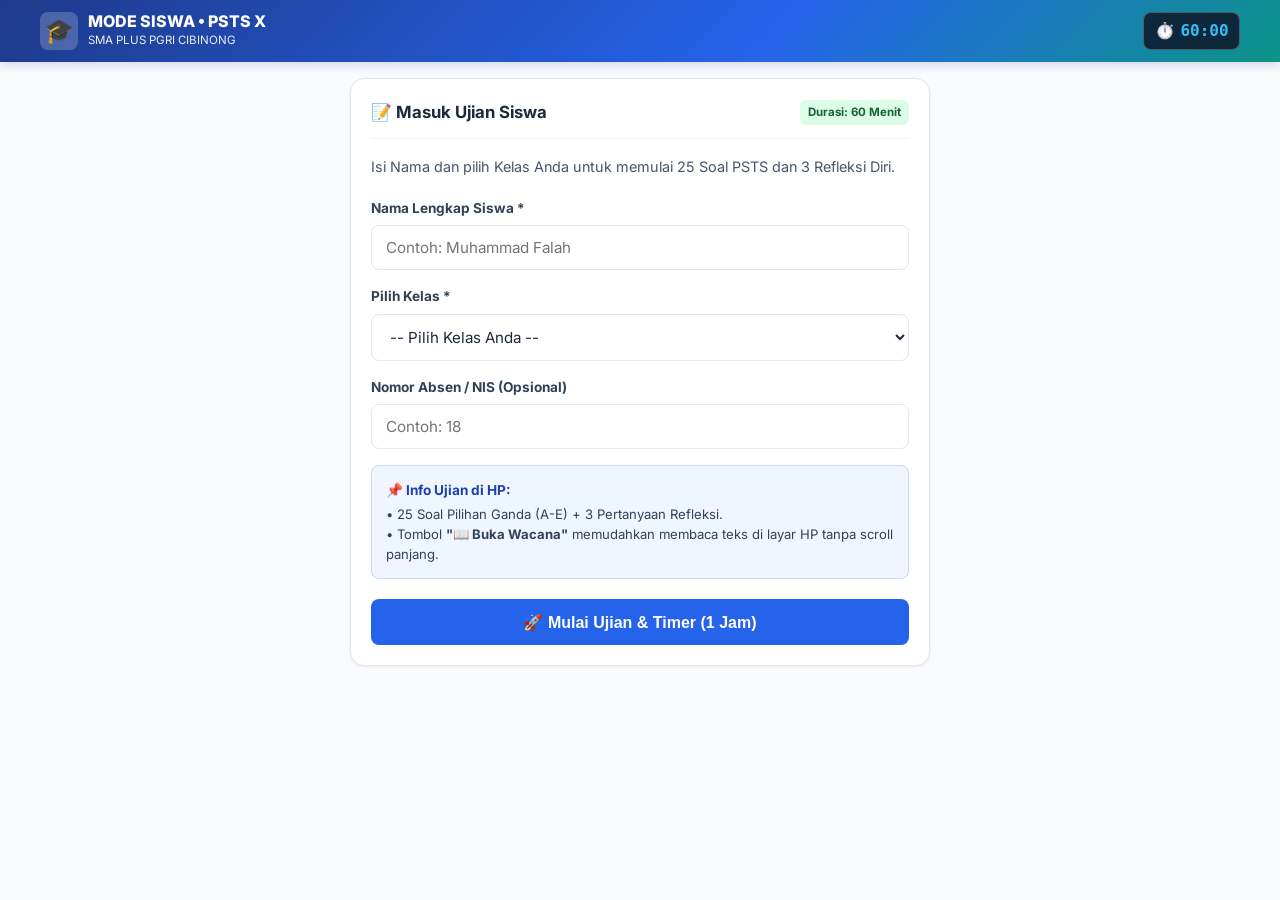
==== commit ee7bacd9: "Deploy student.html - PSTS X Remedial & Enrichment" ====
--- a/student.html
+++ b/student.html
@@ -2,12 +2,31 @@
 <html lang="id">
 <head>
     <meta charset="UTF-8">
-    <meta name="viewport" content="width=device-width, initial-scale=1.0">
+    <meta name="viewport" content="width=device-width, initial-scale=1.0, maximum-scale=1.0, user-scalable=no">
     <title>MODE SISWA - Remedial & Enrichment PSTS Bahasa Inggris Kelas X</title>
     <link rel="preconnect" href="https://fonts.googleapis.com">
     <link rel="preconnect" href="https://fonts.gstatic.com" crossorigin>
     <link href="https://fonts.googleapis.com/css2?family=Inter:wght@400;500;600;700;800&family=Merriweather:ital,wght@0,400;0,700;1,400&display=swap" rel="stylesheet">
     <link rel="stylesheet" href="style.css">
+    <style>
+        /* Extra mobile readability tweaks */
+        .text-controls {
+            display: flex;
+            align-items: center;
+            gap: 0.35rem;
+            font-size: 0.78rem;
+            font-weight: 700;
+        }
+        .text-btn {
+            background: rgba(255,255,255,0.2);
+            border: 1px solid rgba(255,255,255,0.4);
+            color: #fff;
+            padding: 0.2rem 0.5rem;
+            border-radius: 4px;
+            cursor: pointer;
+            font-weight: 800;
+        }
+    </style>
 </head>
 <body>
 
@@ -17,17 +36,12 @@
             <div class="brand-section">
                 <div class="brand-icon">🎓</div>
                 <div class="brand-title">
-                    <h1>MODE SISWA • PSTS BAHASA INGGRIS X</h1>
-                    <p>SMA PLUS PGRI CIBINONG — Remedial & Enrichment</p>
+                    <h1>MODE SISWA • PSTS X</h1>
+                    <p>SMA PLUS PGRI CIBINONG</p>
                 </div>
             </div>
 
             <div class="header-controls">
-                <div class="live-badge">
-                    <span class="live-dot"></span>
-                    <span>ONLINE REALTIME</span>
-                </div>
-
                 <!-- 1 HOUR COUNTDOWN TIMER -->
                 <div id="exam-timer" class="timer-container" title="Sisa Waktu Pengerjaan (1 Jam)">
                     ⏱️ <span id="timer-display">60:00</span>
@@ -39,13 +53,13 @@
     <div class="main-wrapper">
 
         <!-- STEP 1: REGISTRATION / IDENTITY FORM -->
-        <section id="step-register" class="card" style="max-width: 650px; margin: 2rem auto;">
+        <section id="step-register" class="card" style="max-width: 580px; margin: 1rem auto;">
             <div class="card-header">
-                <h2 class="card-title">📝 Identitas Peserta Ujian</h2>
+                <h2 class="card-title">📝 Masuk Ujian Siswa</h2>
                 <span class="badge-tag badge-easy">Durasi: 60 Menit</span>
             </div>
-            <p style="color: var(--slate-600); margin-bottom: 1.5rem; font-size: 0.92rem;">
-                Silakan lengkapi data diri Anda dengan benar sebelum memulai pengerjaan 25 Butir Soal dan 3 Pertanyaan Refleksi.
+            <p style="color: var(--slate-600); margin-bottom: 1.25rem; font-size: 0.9rem;">
+                Isi Nama dan pilih Kelas Anda untuk memulai 25 Soal PSTS dan 3 Refleksi Diri.
             </p>
 
             <form id="student-form" onsubmit="startExam(event)">
@@ -55,7 +69,7 @@
                 </div>
 
                 <div class="form-group">
-                    <label class="form-label" for="student-class">Kelas *</label>
+                    <label class="form-label" for="student-class">Pilih Kelas *</label>
                     <select id="student-class" class="form-select" required>
                         <option value="" disabled selected>-- Pilih Kelas Anda --</option>
                         <option value="X INT 1">X INT 1</option>
@@ -74,19 +88,18 @@
 
                 <div class="form-group">
                     <label class="form-label" for="student-nis">Nomor Absen / NIS (Opsional)</label>
-                    <input type="text" id="student-nis" class="form-control" placeholder="Contoh: 18 / 242510098">
-                </div>
-
-                <div style="background: var(--primary-light); padding: 1rem; border-radius: var(--radius-sm); margin-bottom: 1.5rem;">
-                    <h4 style="color: var(--primary); font-size: 0.9rem; margin-bottom: 0.35rem;">📌 Petunjuk Pengerjaan:</h4>
-                    <ul style="font-size: 0.85rem; color: var(--slate-700); padding-left: 1.25rem;">
-                        <li>Ujian terdiri dari <strong>25 Soal Pilihan Ganda (A–E)</strong> dan <strong>3 Pertanyaan Refleksi Diri</strong>.</li>
-                        <li>Waktu pengerjaan adalah <strong>1 Jam (60:00)</strong>. Timer akan berjalan otomatis.</li>
-                        <li>Jawaban akan tersimpan otomatis dan terkirim secara <strong>Realtime</strong> ke Mode Guru.</li>
-                    </ul>
-                </div>
-
-                <button type="submit" class="btn btn-primary" style="width: 100%; padding: 0.9rem; font-size: 1.05rem;">
+                    <input type="text" id="student-nis" class="form-control" placeholder="Contoh: 18">
+                </div>
+
+                <div style="background: #eff6ff; padding: 0.85rem; border-radius: 8px; margin-bottom: 1.25rem; border: 1px solid #bfdbfe;">
+                    <div style="font-weight: 700; color: #1e40af; font-size: 0.85rem; margin-bottom: 0.25rem;">📌 Info Ujian di HP:</div>
+                    <div style="font-size: 0.82rem; color: #334155; line-height: 1.5;">
+                        • 25 Soal Pilihan Ganda (A-E) + 3 Pertanyaan Refleksi.<br>
+                        • Tombol <strong>"📖 Buka Wacana"</strong> memudahkan membaca teks di layar HP tanpa scroll panjang.
+                    </div>
+                </div>
+
+                <button type="submit" class="btn btn-primary" style="width: 100%; padding: 0.85rem; font-size: 1rem;">
                     🚀 Mulai Ujian & Timer (1 Jam)
                 </button>
             </form>
@@ -96,86 +109,89 @@
         <section id="step-exam" style="display: none;">
             
             <!-- Student Banner Info & Navigation Tabs -->
-            <div style="display: flex; justify-content: space-between; align-items: center; background: var(--white); padding: 0.75rem 1.25rem; border-radius: var(--radius-md); margin-bottom: 1rem; border: 1px solid var(--slate-200); flex-wrap: wrap; gap: 0.5rem;">
+            <div style="display: flex; justify-content: space-between; align-items: center; background: var(--white); padding: 0.6rem 0.9rem; border-radius: var(--radius-md); margin-bottom: 0.75rem; border: 1px solid var(--slate-200); font-size: 0.85rem;">
                 <div>
-                    <span style="font-weight: 800; color: var(--primary);" id="display-student-name">Nama Siswa</span> • 
+                    <span style="font-weight: 800; color: var(--primary);" id="display-student-name">Nama</span> • 
                     <span class="badge-tag badge-easy" id="display-student-class">Kelas</span>
                 </div>
-                <div style="font-size: 0.88rem; font-weight: 700; color: var(--slate-600);">
-                    Status Progres: <span id="progress-indicator" style="color: var(--primary);">0 / 25 Soal (0%)</span>
+                <div style="font-weight: 700; color: var(--slate-600);">
+                    Progres: <span id="progress-indicator" style="color: var(--primary);">0/25 (0%)</span>
                 </div>
             </div>
 
             <!-- Tab Switcher -->
             <div class="tab-nav">
                 <button class="tab-btn active" id="tab-btn-questions" onclick="switchStudentTab('questions')">
-                    📝 QUESTIONS (25)
+                    📝 SOAL (25)
                     <span class="tab-badge" id="answered-count-badge">0/25</span>
                 </button>
                 <button class="tab-btn" id="tab-btn-reflections" onclick="switchStudentTab('reflections')">
-                    💭 REFLECTIONS (3 QUESTIONS)
+                    💭 REFLEKSI (3)
                     <span class="tab-badge" id="reflections-count-badge">0/3</span>
                 </button>
             </div>
 
-            <!-- TAB 1: QUESTIONS WORKSPACE (SPLIT VIEW) -->
+            <!-- TAB 1: QUESTIONS WORKSPACE -->
             <div id="student-tab-questions" class="tab-content active">
+
+                <!-- Mobile Passage Toggle Button (Visible on phones) -->
+                <div class="mobile-passage-toggle" id="mobile-passage-toggle" onclick="toggleMobilePassage()">
+                    <span>📖 <span id="mobile-passage-btn-text">Buka Wacana Bacaan</span></span>
+                    <span id="mobile-passage-icon">▼</span>
+                </div>
+
                 <div class="exam-layout">
                     
-                    <!-- Left: Reading Passage -->
-                    <div class="passage-card">
-                        <div style="display: flex; justify-content: space-between; align-items: center; margin-bottom: 0.5rem;">
+                    <!-- Reading Passage Card -->
+                    <div class="passage-card" id="passage-card-element">
+                        <div style="display: flex; justify-content: space-between; align-items: center; margin-bottom: 0.35rem;">
                             <span class="passage-category" id="passage-category-tag">Descriptive Text</span>
-                            <span style="font-size: 0.8rem; font-weight: 600; color: var(--slate-400);" id="passage-rel-tag">Text Reference</span>
+                            <span style="font-size: 0.75rem; font-weight: 600; color: var(--slate-400);" id="passage-rel-tag">Text Reference</span>
                         </div>
                         <h2 class="passage-title" id="passage-title">Judul Teks</h2>
                         <div class="passage-body" id="passage-body">
-                            <!-- Dynamic passage text will be injected here -->
+                            <!-- Injected passage -->
                         </div>
                     </div>
 
-                    <!-- Middle: Question & Options -->
+                    <!-- Question & Options Card -->
                     <div class="question-container">
                         <div class="q-header">
-                            <span class="q-badge" id="q-number-badge">Question #1 of 25</span>
+                            <span class="q-badge" id="q-number-badge">Soal #1 dari 25</span>
                             <span class="skill-tag" id="q-skill-badge">Skill</span>
                         </div>
 
                         <div class="q-text" id="q-text-content">
-                            <!-- Question statement -->
+                            <!-- Question text -->
                         </div>
 
                         <div class="options-list" id="options-container">
-                            <!-- Option A - E items -->
+                            <!-- Options A-E -->
                         </div>
 
-                        <!-- Prev / Next Navigation -->
-                        <div class="q-nav-buttons">
+                        <!-- Desktop Question Nav Buttons -->
+                        <div class="q-nav-buttons" style="margin-top: 1.25rem;">
                             <button class="btn btn-secondary" id="btn-prev-q" onclick="navigateQuestion(-1)">
-                                ⬅️ Soal Sebelumnya
+                                ⬅️ Sebelumnya
                             </button>
                             <button class="btn btn-primary" id="btn-next-q" onclick="navigateQuestion(1)">
-                                Soal Berikutnya ➡️
+                                Berikutnya ➡️
                             </button>
                         </div>
                     </div>
 
-                    <!-- Right: Question Palette -->
+                    <!-- Desktop Question Palette -->
                     <div class="palette-column">
                         <div class="palette-card">
-                            <h3 style="font-size: 0.95rem; font-weight: 700; color: var(--slate-800); margin-bottom: 0.25rem;">
+                            <h3 style="font-size: 0.9rem; font-weight: 700; color: var(--slate-800); margin-bottom: 0.2rem;">
                                 🧭 Nomor Soal (1–25)
                             </h3>
-                            <p style="font-size: 0.78rem; color: var(--slate-500);">Klik nomor untuk langsung lompat ke soal:</p>
-                            
-                            <div class="palette-grid" id="palette-grid">
-                                <!-- 25 buttons dynamically generated -->
+                            <div class="palette-grid" id="palette-grid-desktop">
+                                <!-- 25 buttons -->
                             </div>
-
-                            <hr style="border: none; border-top: 1px solid var(--slate-200); margin: 1.25rem 0;">
-
+                            <hr style="border: none; border-top: 1px solid var(--slate-200); margin: 1rem 0;">
                             <button class="btn btn-success" style="width: 100%;" onclick="switchStudentTab('reflections')">
-                                Lanjut ke Refleksi ➡️
+                                Ke Refleksi (3) ➡️
                             </button>
                         </div>
                     </div>
@@ -185,101 +201,122 @@
 
             <!-- TAB 2: REFLECTIONS WORKSPACE -->
             <div id="student-tab-reflections" class="tab-content">
-                <div class="card" style="max-width: 900px; margin: 0 auto;">
+                <div class="card" style="max-width: 800px; margin: 0 auto;">
                     <div class="card-header">
-                        <h2 class="card-title">💭 Refleksi Diri Pembelajaran (3 Questions)</h2>
+                        <h2 class="card-title">💭 3 Pertanyaan Refleksi Diri</h2>
                         <span class="badge-tag badge-medium">Wajib Diisi</span>
                     </div>
-                    <p style="color: var(--slate-600); margin-bottom: 1.5rem; font-size: 0.92rem;">
-                        Tuliskan jawaban refleksi Anda secara jujur dan mendalam untuk mengevaluasi pemahaman materi serta inspirasi yang didapatkan.
+                    <p style="color: var(--slate-600); margin-bottom: 1.25rem; font-size: 0.88rem;">
+                        Tuliskan tanggapan Anda secara jujur dan jelas pada kolom berikut:
                     </p>
 
                     <div id="reflections-form-container">
-                        <!-- 3 Reflection Prompts will be dynamically generated -->
+                        <!-- 3 Prompts -->
                     </div>
 
-                    <div style="display: flex; justify-content: space-between; align-items: center; margin-top: 2rem; flex-wrap: wrap; gap: 1rem;">
+                    <div style="display: flex; justify-content: space-between; align-items: center; margin-top: 1.5rem; flex-wrap: wrap; gap: 0.75rem;">
                         <button class="btn btn-secondary" onclick="switchStudentTab('questions')">
-                            ⬅️ Kembali ke Soal (25)
+                            ⬅️ Kembali ke Soal
                         </button>
-                        <button class="btn btn-success" style="padding: 0.9rem 2rem; font-size: 1.05rem;" onclick="openSubmitConfirmModal()">
-                            ✅ Selesai & Kirim Jawaban
+                        <button class="btn btn-success" style="padding: 0.85rem 1.75rem; font-size: 1rem;" onclick="openSubmitConfirmModal()">
+                            ✅ Selesai & Kirim Ujian
                         </button>
                     </div>
                 </div>
             </div>
 
+            <!-- MOBILE FIXED BOTTOM NAVIGATION BAR -->
+            <div class="mobile-bottom-bar" id="mobile-bottom-bar">
+                <button class="btn btn-secondary" style="padding: 0.55rem 0.9rem; font-size: 0.85rem;" onclick="navigateQuestion(-1)">
+                    ⬅️ Prev
+                </button>
+                <button class="btn btn-outline" style="padding: 0.55rem 0.9rem; font-size: 0.85rem; font-weight: 800; border-color: var(--primary); color: var(--primary);" onclick="openMobilePaletteModal()">
+                    🧭 <span id="mobile-q-indicator">No. 1/25</span> ☰
+                </button>
+                <button class="btn btn-primary" style="padding: 0.55rem 0.9rem; font-size: 0.85rem;" id="btn-mobile-next" onclick="navigateQuestion(1)">
+                    Next ➡️
+                </button>
+            </div>
+
         </section>
 
         <!-- STEP 3: SCORECARD / SUBMISSION COMPLETE -->
-        <section id="step-result" style="display: none; max-width: 800px; margin: 2rem auto;">
+        <section id="step-result" style="display: none; max-width: 650px; margin: 1.5rem auto;">
             <div class="score-banner">
-                <div style="font-size: 2.5rem; margin-bottom: 0.5rem;">🎉</div>
-                <h1 style="font-size: 1.8rem; font-weight: 800;">Ujian Remedial & Enrichment Selesai!</h1>
-                <p style="opacity: 0.9; font-size: 0.95rem;">Jawaban Anda telah berhasil tersimpan dan terintegrasi ke <strong>Mode Guru</strong> secara Realtime.</p>
+                <div style="font-size: 2.2rem; margin-bottom: 0.35rem;">🎉</div>
+                <h1 style="font-size: 1.5rem; font-weight: 800;">Ujian Berhasil Terkirim!</h1>
+                <p style="opacity: 0.9; font-size: 0.88rem;">Jawaban Anda telah tersimpan dan terintegrasi secara <strong>Realtime</strong> ke Mode Guru.</p>
 
                 <div class="score-circle">
                     <span class="score-num" id="res-score-val">0</span>
-                    <span class="score-label">Nilai Akhir (0-100)</span>
-                </div>
-
-                <div style="font-size: 1.1rem; font-weight: 700;" id="res-correct-count">
+                    <span class="score-label">Skor (0-100)</span>
+                </div>
+
+                <div style="font-size: 1rem; font-weight: 700;" id="res-correct-count">
                     Benar: 0 / 25 Soal
                 </div>
             </div>
 
             <div class="card">
-                <h3 style="font-size: 1.1rem; font-weight: 700; margin-bottom: 1rem; color: var(--slate-800);">
-                    📋 Rangkuman Hasil Pengerjaan
+                <h3 style="font-size: 1rem; font-weight: 700; margin-bottom: 0.75rem; color: var(--slate-800);">
+                    📋 Bukti Pengiriman Ujian
                 </h3>
-                <table class="data-table" style="margin-bottom: 1.5rem;">
+                <table class="data-table" style="margin-bottom: 1.25rem;">
                     <tbody>
-                        <tr>
-                            <td style="font-weight: 700; width: 200px;">Nama Siswa</td>
-                            <td id="res-name">-</td>
-                        </tr>
-                        <tr>
-                            <td style="font-weight: 700;">Kelas</td>
-                            <td id="res-class">-</td>
-                        </tr>
-                        <tr>
-                            <td style="font-weight: 700;">Waktu Pengerjaan</td>
-                            <td id="res-time">-</td>
-                        </tr>
-                        <tr>
-                            <td style="font-weight: 700;">Status Sinkronisasi</td>
-                            <td><span class="badge-tag badge-easy">✅ Terkirim ke Cloud Guru</span></td>
-                        </tr>
+                        <tr><td style="font-weight:700;">Nama Siswa</td><td id="res-name">-</td></tr>
+                        <tr><td style="font-weight:700;">Kelas</td><td id="res-class">-</td></tr>
+                        <tr><td style="font-weight:700;">Waktu Pengerjaan</td><td id="res-time">-</td></tr>
+                        <tr><td style="font-weight:700;">Status</td><td><span class="badge-tag badge-easy">✅ Terkirim ke Cloud Guru</span></td></tr>
                     </tbody>
                 </table>
 
-                <div style="display: flex; gap: 1rem; flex-wrap: wrap;">
+                <div style="display: flex; gap: 0.75rem; flex-wrap: wrap;">
                     <button class="btn btn-primary" onclick="window.print()">
-                        🖨️ Cetak / Simpan Bukti Nilai (PDF)
+                        🖨️ Cetak / Simpan PDF
                     </button>
                     <a href="index.html" class="btn btn-outline">
-                        🏠 Kembali ke Halaman Utama
+                        🏠 Halaman Utama
                     </a>
                 </div>
             </div>
         </section>
 
+    </div>
+
+    <!-- MODAL MOBILE PALETTE (BOTTOM SHEET) -->
+    <div id="modal-mobile-palette" class="modal-backdrop">
+        <div class="modal-content" style="max-width: 450px;">
+            <button class="modal-close" onclick="closeMobilePaletteModal()">&times;</button>
+            <h3 style="font-size: 1.1rem; font-weight: 800; color: var(--slate-800); margin-bottom: 0.35rem;">
+                🧭 Daftar Nomor Soal (1–25)
+            </h3>
+            <p style="font-size: 0.8rem; color: var(--slate-500); margin-bottom: 1rem;">
+                Ketuk nomor soal untuk langsung menuju ke soal tersebut:
+            </p>
+            <div class="palette-grid" id="palette-grid-mobile">
+                <!-- Mobile 25 buttons -->
+            </div>
+            <hr style="border: none; border-top: 1px solid var(--slate-200); margin: 1.25rem 0 1rem;">
+            <button class="btn btn-success" style="width: 100%;" onclick="closeMobilePaletteModal(); switchStudentTab('reflections');">
+                Ke Lembar Refleksi (3 Soal) ➡️
+            </button>
+        </div>
     </div>
 
     <!-- MODAL CONFIRM SUBMIT -->
     <div id="modal-confirm" class="modal-backdrop">
-        <div class="modal-content" style="max-width: 500px;">
+        <div class="modal-content" style="max-width: 460px;">
             <button class="modal-close" onclick="closeSubmitConfirmModal()">&times;</button>
-            <h3 style="font-size: 1.2rem; font-weight: 800; color: var(--slate-800); margin-bottom: 0.75rem;">
-                ⚠️ Konfirmasi Pengiriman Ujian
+            <h3 style="font-size: 1.15rem; font-weight: 800; color: var(--slate-800); margin-bottom: 0.5rem;">
+                ⚠️ Konfirmasi Kirim Jawaban
             </h3>
-            <p style="font-size: 0.92rem; color: var(--slate-600); margin-bottom: 1.25rem;">
-                Apakah Anda yakin ingin mengirimkan seluruh jawaban sekarang?
+            <p style="font-size: 0.88rem; color: var(--slate-600); margin-bottom: 1rem;">
+                Apakah Anda yakin ingin menyelesaikan ujian dan mengirim nilai ke Guru?
             </p>
-            <div id="modal-check-summary" style="background: var(--slate-100); padding: 1rem; border-radius: var(--radius-sm); margin-bottom: 1.5rem; font-size: 0.88rem;">
-                <!-- Summary items answered -->
-            </div>
-            <div style="display: flex; justify-content: flex-end; gap: 0.75rem;">
+            <div id="modal-check-summary" style="background: var(--slate-100); padding: 0.85rem; border-radius: 8px; margin-bottom: 1.25rem; font-size: 0.85rem;">
+                <!-- Summary items -->
+            </div>
+            <div style="display: flex; justify-content: flex-end; gap: 0.5rem;">
                 <button class="btn btn-secondary" onclick="closeSubmitConfirmModal()">Periksa Lagi</button>
                 <button class="btn btn-success" id="btn-final-submit" onclick="executeSubmitExam()">Ya, Kirim Sekarang</button>
             </div>
@@ -290,20 +327,15 @@
     <script src="data.js"></script>
     <script src="sync.js"></script>
     <script>
-        // State variables
-        let currentStudent = {
-            name: "",
-            studentClass: "",
-            studentId: ""
-        };
-        let studentAnswers = {}; // { 1: "B", 2: "C", ... }
+        let currentStudent = { name: "", studentClass: "", studentId: "" };
+        let studentAnswers = {};
         let studentReflections = { ref1: "", ref2: "", ref3: "" };
-        let currentQIndex = 0; // 0 to 24
+        let currentQIndex = 0;
         let timerInterval = null;
-        let remainingSeconds = SYNC_CONFIG.EXAM_DURATION_SECONDS; // 3600s
+        let remainingSeconds = SYNC_CONFIG.EXAM_DURATION_SECONDS;
         let timeSpentSeconds = 0;
-
-        // Start exam
+        let isMobilePassageOpen = true;
+
         function startExam(e) {
             e.preventDefault();
             const name = document.getElementById('student-name').value.trim();
@@ -323,15 +355,13 @@
             document.getElementById('step-register').style.display = 'none';
             document.getElementById('step-exam').style.display = 'block';
 
-            renderPalette();
+            renderPalettes();
             renderQuestion(0);
             renderReflectionsForm();
             startTimer();
         }
 
-        // 1-Hour Timer System
         function startTimer() {
-            // Check if existing timer in storage
             const savedTimer = localStorage.getItem(SYNC_CONFIG.TIMER_KEY);
             if (savedTimer) {
                 const parsed = parseInt(savedTimer, 10);
@@ -366,9 +396,9 @@
             if (displayEl) displayEl.innerText = formatted;
 
             if (timerBox) {
-                if (remainingSeconds <= 300) { // < 5 mins
+                if (remainingSeconds <= 300) {
                     timerBox.className = 'timer-container danger';
-                } else if (remainingSeconds <= 900) { // < 15 mins
+                } else if (remainingSeconds <= 900) {
                     timerBox.className = 'timer-container warning';
                 } else {
                     timerBox.className = 'timer-container';
@@ -376,64 +406,89 @@
             }
         }
 
-        // Tab Navigation
         function switchStudentTab(tab) {
             document.querySelectorAll('.tab-btn').forEach(b => b.classList.remove('active'));
             document.querySelectorAll('.tab-content').forEach(c => c.classList.remove('active'));
 
+            const bottomBar = document.getElementById('mobile-bottom-bar');
+
             if (tab === 'questions') {
                 document.getElementById('tab-btn-questions').classList.add('active');
                 document.getElementById('student-tab-questions').classList.add('active');
+                if (bottomBar) bottomBar.style.display = 'flex';
             } else {
                 document.getElementById('tab-btn-reflections').classList.add('active');
                 document.getElementById('student-tab-reflections').classList.add('active');
-            }
-        }
-
-        // Render Palette
-        function renderPalette() {
-            const grid = document.getElementById('palette-grid');
-            grid.innerHTML = '';
-            QUESTIONS_DATA.forEach((q, idx) => {
-                const btn = document.createElement('button');
-                btn.className = `pal-btn ${studentAnswers[q.id] ? 'answered' : ''} ${idx === currentQIndex ? 'current' : ''}`;
-                btn.id = `pal-btn-${q.id}`;
-                btn.innerText = q.id;
-                btn.onclick = () => renderQuestion(idx);
-                grid.appendChild(btn);
+                if (bottomBar) bottomBar.style.display = 'none';
+            }
+        }
+
+        // Toggle Mobile Passage Accordion
+        function toggleMobilePassage() {
+            const passCard = document.getElementById('passage-card-element');
+            const icon = document.getElementById('mobile-passage-icon');
+            isMobilePassageOpen = !isMobilePassageOpen;
+
+            if (isMobilePassageOpen) {
+                passCard.classList.remove('collapsed-mobile');
+                icon.innerText = "▲";
+                document.getElementById('mobile-passage-btn-text').innerText = "Tutup Wacana Bacaan";
+            } else {
+                passCard.classList.add('collapsed-mobile');
+                icon.innerText = "▼";
+                document.getElementById('mobile-passage-btn-text').innerText = "Buka Wacana Bacaan";
+            }
+        }
+
+        function renderPalettes() {
+            ['palette-grid-desktop', 'palette-grid-mobile'].forEach(gridId => {
+                const grid = document.getElementById(gridId);
+                if (!grid) return;
+                grid.innerHTML = '';
+                QUESTIONS_DATA.forEach((q, idx) => {
+                    const btn = document.createElement('button');
+                    btn.className = `pal-btn ${studentAnswers[q.id] ? 'answered' : ''} ${idx === currentQIndex ? 'current' : ''}`;
+                    btn.id = `${gridId}-btn-${q.id}`;
+                    btn.innerText = q.id;
+                    btn.onclick = () => {
+                        renderQuestion(idx);
+                        closeMobilePaletteModal();
+                    };
+                    grid.appendChild(btn);
+                });
             });
             updateProgressStats();
         }
 
-        // Render Single Question
         function renderQuestion(index) {
             currentQIndex = index;
             const q = QUESTIONS_DATA[index];
 
-            // Update badge & tags
-            document.getElementById('q-number-badge').innerText = `Question #${q.id} of 25`;
+            document.getElementById('q-number-badge').innerText = `Soal #${q.id} dari 25`;
             document.getElementById('q-skill-badge').innerText = `${q.level} • ${q.skill}`;
             document.getElementById('q-text-content').innerText = q.question;
-
-            // Update Passage
-            const passCard = document.querySelector('.passage-card');
+            document.getElementById('mobile-q-indicator').innerText = `No. ${q.id}/25`;
+
+            const passCard = document.getElementById('passage-card-element');
+            const toggleBar = document.getElementById('mobile-passage-toggle');
+
             if (q.passageId && PASSAGES[q.passageId]) {
                 const p = PASSAGES[q.passageId];
                 document.getElementById('passage-category-tag').innerText = p.category;
                 document.getElementById('passage-title').innerText = p.title;
-                document.getElementById('passage-rel-tag').innerText = `Relevant for Q#${q.id}`;
+                document.getElementById('passage-rel-tag').innerText = `Rujukan Soal #${q.id}`;
                 
                 const paragraphs = p.content.split('\n\n').map(par => `<p>${par.replace(/\n/g, '<br>')}</p>`).join('');
                 document.getElementById('passage-body').innerHTML = paragraphs;
+                
                 passCard.style.display = 'block';
+                toggleBar.style.display = 'flex';
+                document.getElementById('mobile-passage-btn-text').innerText = `Wacana: ${p.title}`;
             } else {
-                document.getElementById('passage-category-tag').innerText = "Grammar & Dialogue in Context";
-                document.getElementById('passage-title').innerText = "Dialogue / Sentence Completion";
-                document.getElementById('passage-rel-tag').innerText = `Stand-Alone Question #${q.id}`;
-                document.getElementById('passage-body').innerHTML = `<p style="color: var(--slate-600); font-style: italic;">Soal ini tidak memerlukan teks bacaan panjang. Perhatikan konteks kalimat dan pilihan kata dengan seksama.</p>`;
-            }
-
-            // Update Options
+                passCard.style.display = 'none';
+                toggleBar.style.display = 'none';
+            }
+
             const optContainer = document.getElementById('options-container');
             optContainer.innerHTML = '';
 
@@ -452,28 +507,33 @@
                 }
             });
 
-            // Update Nav buttons
             document.getElementById('btn-prev-q').disabled = index === 0;
-            document.getElementById('btn-next-q').innerText = index === QUESTIONS_DATA.length - 1 ? "Ke Refleksi ➡️" : "Soal Berikutnya ➡️";
-
-            // Update Palette Active State
-            document.querySelectorAll('.pal-btn').forEach((btn, idx) => {
-                btn.classList.toggle('current', idx === index);
+            const nextLabel = index === QUESTIONS_DATA.length - 1 ? "Ke Refleksi (3) ➡️" : "Berikutnya ➡️";
+            document.getElementById('btn-next-q').innerText = nextLabel;
+            document.getElementById('btn-mobile-next').innerText = index === QUESTIONS_DATA.length - 1 ? "Refleksi ➡️" : "Next ➡️";
+
+            // Update Palette Active States
+            document.querySelectorAll('.pal-btn').forEach((btn) => {
+                const qNum = parseInt(btn.innerText, 10);
+                btn.classList.toggle('current', qNum === (index + 1));
             });
+
+            // Auto scroll to top of question for mobile comfort
+            window.scrollTo({ top: 0, behavior: 'smooth' });
         }
 
         function selectOption(qId, optKey) {
             studentAnswers[qId] = optKey;
             
-            // Re-render options
             const currentQ = QUESTIONS_DATA[currentQIndex];
             if (currentQ.id === qId) {
                 renderQuestion(currentQIndex);
             }
 
-            // Update palette button
-            const palBtn = document.getElementById(`pal-btn-${qId}`);
-            if (palBtn) palBtn.classList.add('answered');
+            ['palette-grid-desktop', 'palette-grid-mobile'].forEach(gridId => {
+                const palBtn = document.getElementById(`${gridId}-btn-${qId}`);
+                if (palBtn) palBtn.classList.add('answered');
+            });
 
             updateProgressStats();
         }
@@ -487,21 +547,28 @@
             }
         }
 
+        function openMobilePaletteModal() {
+            document.getElementById('modal-mobile-palette').classList.add('open');
+        }
+
+        function closeMobilePaletteModal() {
+            document.getElementById('modal-mobile-palette').classList.remove('open');
+        }
+
         function updateProgressStats() {
             const answeredCount = Object.keys(studentAnswers).length;
             const pct = Math.round((answeredCount / 25) * 100);
             
             document.getElementById('answered-count-badge').innerText = `${answeredCount}/25`;
-            document.getElementById('progress-indicator').innerText = `${answeredCount} / 25 Soal (${pct}%)`;
+            document.getElementById('progress-indicator').innerText = `${answeredCount}/25 (${pct}%)`;
 
             let filledRef = 0;
-            if (studentReflections.ref1 && studentReflections.ref1.trim().length > 5) filledRef++;
-            if (studentReflections.ref2 && studentReflections.ref2.trim().length > 5) filledRef++;
-            if (studentReflections.ref3 && studentReflections.ref3.trim().length > 5) filledRef++;
+            if (studentReflections.ref1 && studentReflections.ref1.trim().length > 3) filledRef++;
+            if (studentReflections.ref2 && studentReflections.ref2.trim().length > 3) filledRef++;
+            if (studentReflections.ref3 && studentReflections.ref3.trim().length > 3) filledRef++;
             document.getElementById('reflections-count-badge').innerText = `${filledRef}/3`;
         }
 
-        // Render Reflections Form
         function renderReflectionsForm() {
             const container = document.getElementById('reflections-form-container');
             container.innerHTML = '';
@@ -510,7 +577,7 @@
                 const box = document.createElement('div');
                 box.className = 'reflection-box';
                 box.innerHTML = `
-                    <div class="ref-title">Pertanyaan Refleksi ${idx + 1}: ${ref.title}</div>
+                    <div class="ref-title">Refleksi ${idx + 1}: ${ref.title}</div>
                     <div class="ref-q">${ref.question}</div>
                     <textarea class="ref-textarea" id="input-${ref.id}" placeholder="${ref.placeholder}" oninput="saveReflection('${ref.id}', this.value)">${studentReflections[ref.id] || ''}</textarea>
                 `;
@@ -523,7 +590,6 @@
             updateProgressStats();
         }
 
-        // Submission Modal
         function openSubmitConfirmModal() {
             const answeredCount = Object.keys(studentAnswers).length;
             const missingQ = 25 - answeredCount;
@@ -533,7 +599,7 @@
             if (studentReflections.ref3 && studentReflections.ref3.trim()) refCount++;
 
             let summaryHtml = `
-                <div>• Soal Terjawab: <strong>${answeredCount} / 25</strong> ${missingQ > 0 ? `<span style="color:var(--danger); font-weight:700;">(${missingQ} soal belum dijawab!)</span>` : '✅'}</div>
+                <div>• Soal Terjawab: <strong>${answeredCount} / 25</strong> ${missingQ > 0 ? `<span style="color:var(--danger); font-weight:700;">(${missingQ} belum dijawab!)</span>` : '✅'}</div>
                 <div style="margin-top:0.35rem;">• Refleksi Terisi: <strong>${refCount} / 3</strong></div>
             `;
 
@@ -550,7 +616,6 @@
             clearInterval(timerInterval);
             localStorage.removeItem(SYNC_CONFIG.TIMER_KEY);
 
-            // Calculate Score
             let correctCount = 0;
             const itemResults = {};
 
@@ -566,7 +631,6 @@
             const secondsUsed = timeSpentSeconds % 60;
             const timeSpentStr = `${minutesUsed}m ${secondsUsed}s`;
 
-            // Prepare record
             const submission = {
                 name: currentStudent.name,
                 studentClass: currentStudent.studentClass,
@@ -580,12 +644,12 @@
                 timeSpent: timeSpentStr
             };
 
-            // Submit to Realtime Sync Engine (Local + Cloud + BroadcastChannel)
             await syncEngine.submitExam(submission);
 
-            // Show Step 3 Scorecard
             document.getElementById('step-exam').style.display = 'none';
             document.getElementById('step-result').style.display = 'block';
+            const bottomBar = document.getElementById('mobile-bottom-bar');
+            if (bottomBar) bottomBar.style.display = 'none';
 
             document.getElementById('res-score-val').innerText = score;
             document.getElementById('res-correct-count').innerText = `Benar: ${correctCount} / 25 Soal (${score}%)`;
--- a/style.css
+++ b/style.css
@@ -1,5 +1,5 @@
 /* ===================================================
-   REMEDIAL & ENRICHMENT PSTS X 2026 - MODERN STYLES
+   REMEDIAL & ENRICHMENT PSTS X 2026 - MOBILE-FIRST STYLES
    SMA PLUS PGRI CIBINONG
    =================================================== */
 
@@ -40,92 +40,89 @@
 
 body {
     font-family: var(--font-sans);
-    background-color: #f1f5f9;
+    background-color: #f8fafc;
     color: var(--slate-800);
     line-height: 1.6;
     -webkit-font-smoothing: antialiased;
+    padding-bottom: 70px; /* Space for mobile bottom bar */
 }
 
 /* Header & Topbar */
 .app-header {
     background: linear-gradient(135deg, #1e3a8a 0%, #2563eb 60%, #0d9488 100%);
     color: var(--white);
-    padding: 1rem 1.5rem;
-    box-shadow: 0 4px 20px rgba(30, 58, 138, 0.25);
+    padding: 0.75rem 1rem;
+    box-shadow: 0 2px 10px rgba(30, 58, 138, 0.2);
     position: sticky;
     top: 0;
     z-index: 100;
 }
 
 .header-container {
-    max-width: 1300px;
+    max-width: 1200px;
     margin: 0 auto;
     display: flex;
     justify-content: space-between;
     align-items: center;
-    flex-wrap: wrap;
-    gap: 1rem;
+    gap: 0.5rem;
 }
 
 .brand-section {
     display: flex;
     align-items: center;
-    gap: 0.85rem;
+    gap: 0.6rem;
 }
 
 .brand-icon {
-    font-size: 2rem;
+    font-size: 1.5rem;
     background: rgba(255, 255, 255, 0.2);
-    width: 48px;
-    height: 48px;
+    width: 38px;
+    height: 38px;
     display: flex;
     align-items: center;
     justify-content: center;
-    border-radius: var(--radius-md);
-    backdrop-filter: blur(8px);
+    border-radius: var(--radius-sm);
+    flex-shrink: 0;
 }
 
 .brand-title h1 {
-    font-size: 1.25rem;
+    font-size: 1rem;
     font-weight: 800;
-    letter-spacing: -0.02em;
     line-height: 1.2;
 }
 
 .brand-title p {
-    font-size: 0.8rem;
+    font-size: 0.72rem;
     opacity: 0.9;
-    font-weight: 500;
 }
 
 .header-controls {
     display: flex;
     align-items: center;
-    gap: 0.75rem;
-}
-
-/* Realtime Badge */
+    gap: 0.5rem;
+}
+
+/* Realtime Live Dot */
 .live-badge {
     display: inline-flex;
     align-items: center;
-    gap: 0.4rem;
+    gap: 0.35rem;
     background: rgba(16, 185, 129, 0.2);
     color: #a7f3d0;
     border: 1px solid rgba(16, 185, 129, 0.4);
-    padding: 0.35rem 0.75rem;
+    padding: 0.25rem 0.5rem;
     border-radius: 9999px;
-    font-size: 0.75rem;
+    font-size: 0.7rem;
     font-weight: 700;
-    text-transform: uppercase;
-    letter-spacing: 0.05em;
+    letter-spacing: 0.04em;
 }
 
 .live-dot {
-    width: 8px;
-    height: 8px;
+    width: 7px;
+    height: 7px;
     background-color: #10b981;
     border-radius: 50%;
-    box-shadow: 0 0 8px #10b981;
+    box-shadow: 0 0 6px #10b981;
     animation: pulse 1.5s infinite;
 }
 
@@ -138,83 +135,66 @@
 .timer-container {
     display: flex;
     align-items: center;
-    gap: 0.5rem;
-    background: rgba(15, 23, 42, 0.75);
-    border: 1px solid rgba(255, 255, 255, 0.2);
-    padding: 0.4rem 0.9rem;
-    border-radius: var(--radius-md);
+    gap: 0.35rem;
+    background: rgba(15, 23, 42, 0.85);
+    border: 1px solid rgba(255, 255, 255, 0.25);
+    padding: 0.3rem 0.65rem;
+    border-radius: 8px;
     font-family: monospace;
-    font-size: 1.15rem;
+    font-size: 1rem;
     font-weight: 800;
-    letter-spacing: 0.08em;
     color: #38bdf8;
-    box-shadow: inset 0 2px 4px rgba(0,0,0,0.3);
-}
-
-.timer-container.warning {
-    color: #facc15;
-    border-color: #facc15;
-}
-
-.timer-container.danger {
-    color: #f87171;
-    border-color: #f87171;
-    animation: pulse 1s infinite;
-}
-
-/* Main Container */
+}
+
+.timer-container.warning { color: #facc15; border-color: #facc15; }
+.timer-container.danger { color: #f87171; border-color: #f87171; animation: pulse 1s infinite; }
+
+/* Main Wrapper */
 .main-wrapper {
-    max-width: 1300px;
-    margin: 1.5rem auto;
-    padding: 0 1rem;
-}
-
-/* Navigation Tabs */
+    max-width: 1200px;
+    margin: 1rem auto;
+    padding: 0 0.75rem;
+}
+
+/* Tab Navigation */
 .tab-nav {
     display: flex;
-    gap: 0.5rem;
+    gap: 0.4rem;
     background: var(--white);
-    padding: 0.5rem;
+    padding: 0.35rem;
     border-radius: var(--radius-md);
     box-shadow: var(--shadow-sm);
-    margin-bottom: 1.5rem;
-    overflow-x: auto;
+    margin-bottom: 1rem;
 }
 
 .tab-btn {
     flex: 1;
-    min-width: 160px;
-    padding: 0.75rem 1.25rem;
+    padding: 0.65rem 0.75rem;
     border: none;
     background: transparent;
     border-radius: var(--radius-sm);
-    font-size: 0.92rem;
+    font-size: 0.88rem;
     font-weight: 700;
     color: var(--slate-600);
     cursor: pointer;
     display: flex;
     align-items: center;
     justify-content: center;
-    gap: 0.5rem;
+    gap: 0.4rem;
     transition: all 0.2s ease;
-}
-
-.tab-btn:hover {
-    background: var(--slate-100);
-    color: var(--primary);
 }
 
 .tab-btn.active {
     background: var(--primary);
     color: var(--white);
-    box-shadow: 0 4px 10px rgba(37, 99, 235, 0.25);
+    box-shadow: 0 2px 8px rgba(37, 99, 235, 0.25);
 }
 
 .tab-badge {
     background: rgba(255, 255, 255, 0.25);
-    padding: 0.15rem 0.5rem;
+    padding: 0.1rem 0.45rem;
     border-radius: 9999px;
-    font-size: 0.75rem;
+    font-size: 0.72rem;
 }
 
 .tab-btn:not(.active) .tab-badge {
@@ -222,29 +202,22 @@
     color: var(--slate-700);
 }
 
-/* Tab Contents */
-.tab-content {
-    display: none;
-}
-
-.tab-content.active {
-    display: block;
-    animation: fadeIn 0.3s ease;
-}
+.tab-content { display: none; }
+.tab-content.active { display: block; animation: fadeIn 0.25s ease; }
 
 @keyframes fadeIn {
-    from { opacity: 0; transform: translateY(6px); }
+    from { opacity: 0; transform: translateY(4px); }
     to { opacity: 1; transform: translateY(0); }
 }
 
-/* Cards & Layout */
+/* Card */
 .card {
     background: var(--white);
     border-radius: var(--radius-md);
     box-shadow: var(--shadow-sm);
     border: 1px solid var(--slate-200);
-    padding: 1.5rem;
-    margin-bottom: 1.5rem;
+    padding: 1.25rem;
+    margin-bottom: 1rem;
 }
 
 .card-header {
@@ -252,116 +225,166 @@
     justify-content: space-between;
     align-items: center;
     border-bottom: 1px solid var(--slate-100);
-    padding-bottom: 1rem;
-    margin-bottom: 1.25rem;
+    padding-bottom: 0.75rem;
+    margin-bottom: 1rem;
     flex-wrap: wrap;
-    gap: 0.75rem;
+    gap: 0.5rem;
 }
 
 .card-title {
-    font-size: 1.15rem;
+    font-size: 1.05rem;
     font-weight: 700;
     color: var(--slate-800);
     display: flex;
     align-items: center;
-    gap: 0.5rem;
-}
-
-/* Form Styles */
-.form-group {
-    margin-bottom: 1.25rem;
-}
-
-.form-label {
-    display: block;
-    font-size: 0.88rem;
-    font-weight: 700;
-    color: var(--slate-700);
-    margin-bottom: 0.4rem;
-}
-
+    gap: 0.4rem;
+}
+
+/* Form Controls */
+.form-group { margin-bottom: 1rem; }
+.form-label { display: block; font-size: 0.85rem; font-weight: 700; color: var(--slate-700); margin-bottom: 0.35rem; }
 .form-control, .form-select {
     width: 100%;
-    padding: 0.75rem 1rem;
+    padding: 0.75rem 0.9rem;
     border: 1.5px solid var(--slate-200);
     border-radius: var(--radius-sm);
     font-family: inherit;
     font-size: 0.95rem;
     color: var(--slate-800);
     background: var(--white);
-    transition: all 0.2s ease;
-}
-
+}
 .form-control:focus, .form-select:focus {
     outline: none;
     border-color: var(--primary);
     box-shadow: 0 0 0 3px rgba(37, 99, 235, 0.15);
 }
 
-/* Exam Layout */
-.exam-layout {
-    display: grid;
-    grid-template-columns: 1.1fr 0.9fr 280px;
-    gap: 1.25rem;
-    align-items: start;
-}
-
-@media (max-width: 1080px) {
+/* ===================================================
+   MOBILE EXAM LAYOUT & PASSAGE ACCORDION
+   =================================================== */
+
+/* Desktop Grid: Left Passage, Right Question, Far-Right Palette */
+@media (min-width: 900px) {
     .exam-layout {
-        grid-template-columns: 1fr 1fr;
-    }
+        display: grid;
+        grid-template-columns: 1.1fr 1fr 260px;
+        gap: 1.25rem;
+        align-items: start;
+    }
+
+    .passage-card {
+        position: sticky;
+        top: 4.5rem;
+        max-height: calc(100vh - 6rem);
+        overflow-y: auto;
+    }
+
+    .mobile-passage-toggle {
+        display: none !important;
+    }
+
+    .mobile-bottom-bar {
+        display: none !important;
+    }
+}
+
+/* Mobile Screen (< 900px): Streamlined & Easy Reading */
+@media (max-width: 899px) {
+    .exam-layout {
+        display: flex;
+        flex-direction: column;
+        gap: 0.75rem;
+    }
+
     .palette-column {
-        grid-column: span 2;
-    }
-}
-
-@media (max-width: 768px) {
-    .exam-layout {
-        grid-template-columns: 1fr;
-    }
-    .palette-column {
-        grid-column: span 1;
-    }
-}
-
-/* Passage Box */
+        display: none; /* Accessible via mobile bottom palette button */
+    }
+
+    /* Mobile Text Toggle Banner */
+    .mobile-passage-toggle {
+        display: flex !important;
+        align-items: center;
+        justify-content: space-between;
+        background: #eff6ff;
+        border: 1.5px solid #bfdbfe;
+        color: #1e40af;
+        padding: 0.75rem 1rem;
+        border-radius: var(--radius-sm);
+        cursor: pointer;
+        font-weight: 700;
+        font-size: 0.92rem;
+        margin-bottom: 0.5rem;
+        user-select: none;
+    }
+
+    .mobile-passage-toggle:active {
+        background: #dbeafe;
+    }
+
+    .passage-card {
+        border-left: 4px solid var(--primary);
+        padding: 1rem;
+        margin-bottom: 0.5rem;
+        transition: all 0.3s ease;
+    }
+
+    .passage-card.collapsed-mobile {
+        display: none;
+    }
+
+    /* Mobile Bottom Navigation Bar */
+    .mobile-bottom-bar {
+        position: fixed;
+        bottom: 0;
+        left: 0;
+        right: 0;
+        background: #ffffff;
+        border-top: 1.5px solid #cbd5e1;
+        padding: 0.6rem 0.85rem;
+        display: flex;
+        justify-content: space-between;
+        align-items: center;
+        gap: 0.5rem;
+        z-index: 99;
+        box-shadow: 0 -4px 15px rgba(0,0,0,0.08);
+    }
+}
+
+/* Passage Card Styling */
 .passage-card {
     background: #ffffff;
     border: 1px solid #cbd5e1;
     border-radius: var(--radius-md);
-    padding: 1.5rem;
-    position: sticky;
-    top: 5rem;
-    max-height: calc(100vh - 7rem);
-    overflow-y: auto;
+    padding: 1.25rem;
+    box-shadow: var(--shadow-sm);
 }
 
 .passage-title {
-    font-size: 1.2rem;
+    font-size: 1.15rem;
     font-weight: 800;
     color: #1e3a8a;
-    margin-bottom: 0.25rem;
+    margin-bottom: 0.2rem;
 }
 
 .passage-category {
-    font-size: 0.75rem;
+    font-size: 0.72rem;
     text-transform: uppercase;
     letter-spacing: 0.05em;
     color: var(--secondary);
     font-weight: 700;
-    margin-bottom: 1rem;
+    margin-bottom: 0.75rem;
     display: inline-block;
 }
 
 .passage-body {
     font-family: var(--font-serif);
-    font-size: 0.96rem;
+    font-size: 0.95rem;
     color: var(--slate-800);
-    line-height: 1.8;
+    line-height: 1.75;
 }
 
 .passage-body p {
-    margin-bottom: 1rem;
+    margin-bottom: 0.85rem;
     text-align: justify;
 }
 
@@ -370,7 +393,7 @@
     background: var(--white);
     border: 1px solid var(--slate-200);
     border-radius: var(--radius-md);
-    padding: 1.5rem;
+    padding: 1.25rem;
     box-shadow: var(--shadow-sm);
 }
 
@@ -378,8 +401,8 @@
     display: flex;
     justify-content: space-between;
     align-items: center;
-    margin-bottom: 1rem;
-    padding-bottom: 0.75rem;
+    margin-bottom: 0.85rem;
+    padding-bottom: 0.65rem;
     border-bottom: 1px solid var(--slate-100);
 }
 
@@ -387,48 +410,51 @@
     background: var(--primary-light);
     color: var(--primary);
     font-weight: 800;
-    font-size: 0.85rem;
-    padding: 0.35rem 0.8rem;
+    font-size: 0.82rem;
+    padding: 0.3rem 0.7rem;
     border-radius: 9999px;
 }
 
 .skill-tag {
-    font-size: 0.75rem;
+    font-size: 0.72rem;
     font-weight: 700;
-    padding: 0.25rem 0.6rem;
+    padding: 0.2rem 0.5rem;
     border-radius: 6px;
     background: var(--slate-100);
     color: var(--slate-600);
 }
 
 .q-text {
-    font-size: 1.05rem;
+    font-size: 1.02rem;
     font-weight: 600;
     color: var(--slate-800);
-    line-height: 1.6;
-    margin-bottom: 1.25rem;
+    line-height: 1.55;
+    margin-bottom: 1.1rem;
     white-space: pre-line;
 }
 
+/* Options */
 .options-list {
     display: flex;
     flex-direction: column;
-    gap: 0.75rem;
+    gap: 0.65rem;
 }
 
 .option-item {
     display: flex;
-    align-items: flex-start;
+    align-items: center;
     gap: 0.85rem;
-    padding: 0.9rem 1.1rem;
+    padding: 0.85rem 1rem;
     border: 1.5px solid var(--slate-200);
     border-radius: var(--radius-sm);
     cursor: pointer;
-    transition: all 0.2s ease;
+    transition: all 0.15s ease;
     background: var(--slate-50);
-}
-
-.option-item:hover {
+    user-select: none;
+    -webkit-tap-highlight-color: transparent;
+}
+
+.option-item:hover, .option-item:active {
     border-color: var(--primary);
     background: var(--primary-light);
 }
@@ -436,14 +462,14 @@
 .option-item.selected {
     border-color: var(--primary);
     background: #dbeafe;
-    box-shadow: 0 0 0 2px rgba(37, 99, 235, 0.2);
+    box-shadow: 0 0 0 2px rgba(37, 99, 235, 0.25);
 }
 
 .option-key {
     font-weight: 800;
-    font-size: 0.95rem;
-    width: 28px;
-    height: 28px;
+    font-size: 0.92rem;
+    width: 32px;
+    height: 32px;
     border-radius: 50%;
     background: var(--white);
     border: 1.5px solid var(--slate-300);
@@ -466,21 +492,21 @@
     flex: 1;
 }
 
-/* Question Palette Grid */
+/* Question Palette */
 .palette-card {
     background: var(--white);
     border-radius: var(--radius-md);
     border: 1px solid var(--slate-200);
-    padding: 1.25rem;
+    padding: 1.1rem;
     position: sticky;
-    top: 5rem;
+    top: 4.5rem;
 }
 
 .palette-grid {
     display: grid;
     grid-template-columns: repeat(5, 1fr);
-    gap: 0.5rem;
-    margin-top: 1rem;
+    gap: 0.45rem;
+    margin-top: 0.85rem;
 }
 
 .pal-btn {
@@ -492,15 +518,10 @@
     font-size: 0.85rem;
     color: var(--slate-700);
     cursor: pointer;
+    display: flex;
+    align-items: center;
+    justify-content: center;
     transition: all 0.15s ease;
-    display: flex;
-    align-items: center;
-    justify-content: center;
-}
-
-.pal-btn:hover {
-    border-color: var(--primary);
-    background: var(--primary-light);
 }
 
 .pal-btn.answered {
@@ -515,264 +536,103 @@
     font-weight: 800;
 }
 
-/* Nav Controls */
-.q-nav-buttons {
-    display: flex;
-    justify-content: space-between;
-    margin-top: 1.5rem;
-    gap: 0.75rem;
-}
-
+/* Buttons */
 .btn {
     display: inline-flex;
     align-items: center;
     justify-content: center;
-    gap: 0.5rem;
-    padding: 0.75rem 1.4rem;
+    gap: 0.4rem;
+    padding: 0.65rem 1.1rem;
     border-radius: var(--radius-sm);
     font-weight: 700;
-    font-size: 0.92rem;
+    font-size: 0.88rem;
     cursor: pointer;
     border: none;
     transition: all 0.2s ease;
     text-decoration: none;
 }
 
-.btn-primary {
-    background: var(--primary);
-    color: var(--white);
-}
-.btn-primary:hover {
-    background: var(--primary-hover);
-}
-
-.btn-secondary {
-    background: var(--slate-200);
-    color: var(--slate-700);
-}
-.btn-secondary:hover {
-    background: var(--slate-300);
-}
-
-.btn-success {
-    background: var(--success);
-    color: var(--white);
-}
-.btn-success:hover {
-    background: #059669;
-}
-
-.btn-outline {
-    background: transparent;
-    border: 1.5px solid var(--slate-300);
-    color: var(--slate-700);
-}
-.btn-outline:hover {
-    background: var(--slate-100);
-}
-
-/* Reflection Prompts */
+.btn-primary { background: var(--primary); color: var(--white); }
+.btn-primary:hover { background: var(--primary-hover); }
+.btn-secondary { background: var(--slate-200); color: var(--slate-700); }
+.btn-success { background: var(--success); color: var(--white); }
+.btn-outline { background: transparent; border: 1.5px solid var(--slate-300); color: var(--slate-700); }
+
+/* Reflections */
 .reflection-box {
     background: #f8fafc;
     border: 1px solid var(--slate-200);
     border-left: 4px solid var(--primary);
     border-radius: var(--radius-sm);
-    padding: 1.25rem;
-    margin-bottom: 1.5rem;
-}
-
-.ref-title {
-    font-size: 1rem;
-    font-weight: 700;
-    color: var(--slate-800);
-    margin-bottom: 0.4rem;
-}
-
-.ref-q {
-    font-size: 0.92rem;
-    color: var(--slate-600);
-    margin-bottom: 0.75rem;
-}
-
+    padding: 1.1rem;
+    margin-bottom: 1.25rem;
+}
+
+.ref-title { font-size: 0.95rem; font-weight: 700; color: var(--slate-800); margin-bottom: 0.35rem; }
+.ref-q { font-size: 0.88rem; color: var(--slate-600); margin-bottom: 0.65rem; }
 .ref-textarea {
     width: 100%;
-    min-height: 100px;
-    padding: 0.75rem 1rem;
+    min-height: 90px;
+    padding: 0.65rem 0.85rem;
     border: 1.5px solid var(--slate-200);
     border-radius: var(--radius-sm);
     font-family: inherit;
-    font-size: 0.92rem;
-    color: var(--slate-800);
-    resize: vertical;
-}
-
-.ref-textarea:focus {
-    outline: none;
-    border-color: var(--primary);
-    box-shadow: 0 0 0 3px rgba(37, 99, 235, 0.15);
-}
-
-/* Scorecard & Result */
-.score-banner {
-    text-align: center;
-    padding: 2.5rem 1.5rem;
-    background: linear-gradient(135deg, #1e3a8a, #3b82f6);
-    color: var(--white);
-    border-radius: var(--radius-lg);
-    box-shadow: var(--shadow-lg);
-    margin-bottom: 2rem;
-}
-
-.score-circle {
-    width: 130px;
-    height: 130px;
-    border-radius: 50%;
-    background: rgba(255, 255, 255, 0.2);
-    border: 4px solid var(--white);
-    display: flex;
-    flex-direction: column;
-    align-items: center;
-    justify-content: center;
-    margin: 1rem auto;
-    backdrop-filter: blur(8px);
-}
-
-.score-num {
-    font-size: 2.75rem;
-    font-weight: 900;
-    line-height: 1;
-}
-
-.score-label {
-    font-size: 0.75rem;
-    text-transform: uppercase;
-    letter-spacing: 0.05em;
-    opacity: 0.9;
-}
-
-/* Teacher Stats Overview */
-.stats-grid {
-    display: grid;
-    grid-template-columns: repeat(auto-fit, minmax(200px, 1fr));
-    gap: 1rem;
-    margin-bottom: 1.5rem;
-}
-
-.stat-card {
-    background: var(--white);
-    padding: 1.25rem;
-    border-radius: var(--radius-md);
-    border: 1px solid var(--slate-200);
-    box-shadow: var(--shadow-sm);
-    display: flex;
-    align-items: center;
-    gap: 1rem;
-}
-
-.stat-icon {
-    width: 48px;
-    height: 48px;
-    border-radius: var(--radius-sm);
-    display: flex;
-    align-items: center;
-    justify-content: center;
-    font-size: 1.5rem;
-}
-
-.stat-blue { background: #eff6ff; color: #2563eb; }
-.stat-green { background: #ecfdf5; color: #059669; }
-.stat-purple { background: #faf5ff; color: #7c3aed; }
-.stat-amber { background: #fffbeb; color: #d97706; }
-
-.stat-val {
-    font-size: 1.6rem;
-    font-weight: 800;
-    color: var(--slate-800);
-    line-height: 1.1;
-}
-
-.stat-label {
-    font-size: 0.78rem;
-    font-weight: 600;
-    color: var(--slate-600);
-    text-transform: uppercase;
-}
-
-/* Item Analysis Matrix */
-.item-table-wrapper {
-    overflow-x: auto;
-    background: var(--white);
-    border-radius: var(--radius-md);
-    border: 1px solid var(--slate-200);
-}
-
-.data-table {
-    width: 100%;
-    border-collapse: collapse;
     font-size: 0.9rem;
-    text-align: left;
-}
-
-.data-table th {
-    background: var(--slate-100);
-    color: var(--slate-700);
-    font-weight: 700;
-    padding: 0.85rem 1rem;
-    border-bottom: 1.5px solid var(--slate-200);
-}
-
-.data-table td {
-    padding: 0.85rem 1rem;
-    border-bottom: 1px solid var(--slate-100);
-    color: var(--slate-800);
-}
-
-.data-table tr:hover td {
-    background: #f8fafc;
-}
-
-.badge-tag {
-    display: inline-block;
-    padding: 0.2rem 0.55rem;
-    border-radius: 6px;
-    font-size: 0.75rem;
-    font-weight: 700;
-}
-
-.badge-easy { background: #dcfce7; color: #166534; }
-.badge-medium { background: #fef3c7; color: #92400e; }
-.badge-hard { background: #fee2e2; color: #991b1b; }
-
-.badge-correct { background: #10b981; color: var(--white); font-weight: 800; }
-.badge-wrong { background: #ef4444; color: var(--white); font-weight: 800; }
-
-/* Progress bar inside table */
-.bar-cell {
-    min-width: 140px;
-}
-
-.progress-track {
-    width: 100%;
-    height: 10px;
-    background: #e2e8f0;
-    border-radius: 9999px;
-    overflow: hidden;
-    display: flex;
-}
-
-.progress-fill {
-    height: 100%;
-    background: #10b981;
-    transition: width 0.3s ease;
-}
-
-/* Modal styles */
-.modal-backdrop {
+}
+
+/* PIN Lock Screen for Teacher Mode */
+.pin-lock-overlay {
     position: fixed;
     top: 0;
     left: 0;
     right: 0;
     bottom: 0;
+    background: linear-gradient(135deg, #0f172a 0%, #1e293b 100%);
+    display: flex;
+    align-items: center;
+    justify-content: center;
+    z-index: 9999;
+    padding: 1rem;
+}
+
+.pin-card {
+    background: var(--white);
+    border-radius: var(--radius-lg);
+    padding: 2rem 1.5rem;
+    max-width: 380px;
+    width: 100%;
+    text-align: center;
+    box-shadow: 0 20px 40px rgba(0,0,0,0.3);
+}
+
+.pin-icon {
+    font-size: 3rem;
+    margin-bottom: 0.5rem;
+}
+
+.pin-input {
+    letter-spacing: 0.35em;
+    font-size: 1.6rem;
+    text-align: center;
+    font-weight: 800;
+    font-family: monospace;
+    padding: 0.75rem;
+    margin: 1.25rem 0;
+    border: 2px solid var(--slate-300);
+    border-radius: var(--radius-sm);
+    width: 100%;
+}
+
+.pin-input:focus {
+    outline: none;
+    border-color: var(--primary);
+    box-shadow: 0 0 0 3px rgba(37, 99, 235, 0.2);
+}
+
+/* Modals */
+.modal-backdrop {
+    position: fixed;
+    top: 0; left: 0; right: 0; bottom: 0;
     background: rgba(15, 23, 42, 0.6);
     backdrop-filter: blur(4px);
     display: flex;
@@ -782,90 +642,62 @@
     padding: 1rem;
     opacity: 0;
     pointer-events: none;
-    transition: all 0.25s ease;
-}
-
-.modal-backdrop.open {
-    opacity: 1;
-    pointer-events: auto;
-}
+    transition: all 0.2s ease;
+}
+.modal-backdrop.open { opacity: 1; pointer-events: auto; }
 
 .modal-content {
     background: var(--white);
     border-radius: var(--radius-lg);
     width: 100%;
-    max-width: 800px;
-    max-height: 90vh;
+    max-width: 600px;
+    max-height: 85vh;
     overflow-y: auto;
-    padding: 2rem;
-    box-shadow: var(--shadow-lg);
+    padding: 1.5rem;
     position: relative;
-    transform: translateY(15px);
-    transition: all 0.25s ease;
-}
-
-.modal-backdrop.open .modal-content {
-    transform: translateY(0);
 }
 
 .modal-close {
     position: absolute;
-    top: 1.25rem;
-    right: 1.25rem;
+    top: 1rem; right: 1rem;
     background: var(--slate-100);
     border: none;
-    width: 36px;
-    height: 36px;
+    width: 32px; height: 32px;
     border-radius: 50%;
-    font-size: 1.25rem;
+    font-size: 1.2rem;
     cursor: pointer;
-    display: flex;
-    align-items: center;
-    justify-content: center;
-    color: var(--slate-600);
-}
-
-.modal-close:hover {
-    background: var(--slate-200);
-}
-
-/* Landing Portal Mode Selection */
-.portal-hero {
-    text-align: center;
-    padding: 3rem 1rem 2rem;
-}
-
-.portal-grid {
-    display: grid;
-    grid-template-columns: repeat(auto-fit, minmax(320px, 1fr));
-    gap: 2rem;
-    max-width: 900px;
-    margin: 2rem auto;
-}
-
-.portal-card {
-    background: var(--white);
-    border-radius: var(--radius-lg);
-    padding: 2.5rem 2rem;
-    text-align: center;
-    box-shadow: var(--shadow-md);
-    border: 2px solid transparent;
-    transition: all 0.3s ease;
-    cursor: pointer;
-    text-decoration: none;
-    color: inherit;
-    display: flex;
-    flex-direction: column;
-    align-items: center;
-}
-
-.portal-card:hover {
-    transform: translateY(-6px);
-    border-color: var(--primary);
-    box-shadow: var(--shadow-lg);
-}
-
-.portal-icon {
-    font-size: 3.5rem;
-    margin-bottom: 1.25rem;
-}
+}
+
+/* Tables & Badges */
+.data-table { width: 100%; border-collapse: collapse; font-size: 0.88rem; }
+.data-table th { background: var(--slate-100); padding: 0.75rem; border-bottom: 1.5px solid var(--slate-200); text-align: left; }
+.data-table td { padding: 0.75rem; border-bottom: 1px solid var(--slate-100); }
+.badge-tag { display: inline-block; padding: 0.2rem 0.5rem; border-radius: 6px; font-size: 0.72rem; font-weight: 700; }
+.badge-easy { background: #dcfce7; color: #166534; }
+.badge-medium { background: #fef3c7; color: #92400e; }
+.badge-hard { background: #fee2e2; color: #991b1b; }
+.badge-correct { background: #10b981; color: var(--white); font-weight: 800; }
+.badge-wrong { background: #ef4444; color: var(--white); font-weight: 800; }
+
+.item-table-wrapper { overflow-x: auto; background: var(--white); border-radius: var(--radius-md); border: 1px solid var(--slate-200); }
+.stats-grid { display: grid; grid-template-columns: repeat(auto-fit, minmax(180px, 1fr)); gap: 0.75rem; margin-bottom: 1rem; }
+.stat-card { background: var(--white); padding: 1rem; border-radius: var(--radius-md); border: 1px solid var(--slate-200); display: flex; align-items: center; gap: 0.75rem; }
+.stat-icon { width: 42px; height: 42px; border-radius: 8px; display: flex; align-items: center; justify-content: center; font-size: 1.3rem; }
+.stat-blue { background: #eff6ff; color: #2563eb; }
+.stat-green { background: #ecfdf5; color: #059669; }
+.stat-purple { background: #faf5ff; color: #7c3aed; }
+.stat-amber { background: #fffbeb; color: #d97706; }
+.stat-val { font-size: 1.4rem; font-weight: 800; line-height: 1.1; }
+.stat-label { font-size: 0.72rem; font-weight: 600; color: var(--slate-600); text-transform: uppercase; }
+
+.progress-track { width: 100%; height: 8px; background: #e2e8f0; border-radius: 9999px; overflow: hidden; }
+.progress-fill { height: 100%; }
+
+.portal-grid { display: grid; grid-template-columns: repeat(auto-fit, minmax(280px, 1fr)); gap: 1.5rem; max-width: 800px; margin: 1.5rem auto; }
+.portal-card { background: var(--white); border-radius: var(--radius-lg); padding: 2rem 1.5rem; text-align: center; box-shadow: var(--shadow-md); text-decoration: none; color: inherit; }
+.portal-card:hover { transform: translateY(-4px); }
+.portal-icon { font-size: 3rem; margin-bottom: 1rem; }
+.score-banner { text-align: center; padding: 2rem 1rem; background: linear-gradient(135deg, #1e3a8a, #3b82f6); color: var(--white); border-radius: var(--radius-lg); margin-bottom: 1.5rem; }
+.score-circle { width: 110px; height: 110px; border-radius: 50%; background: rgba(255, 255, 255, 0.2); border: 3px solid var(--white); display: flex; flex-direction: column; align-items: center; justify-content: center; margin: 0.75rem auto; }
+.score-num { font-size: 2.2rem; font-weight: 900; line-height: 1; }
+.score-label { font-size: 0.7rem; text-transform: uppercase; }
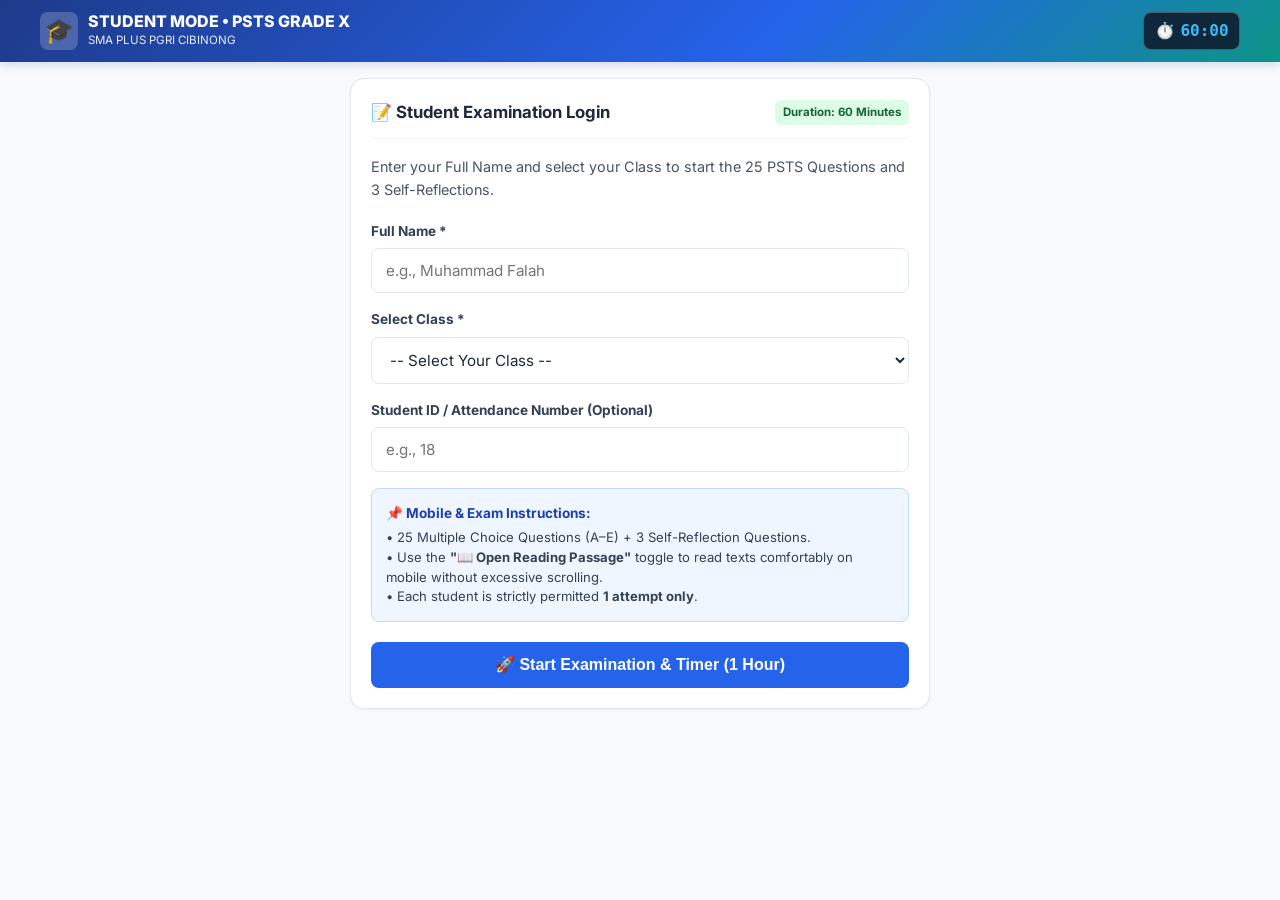
==== commit a050640e: "Deploy student.html - PSTS X Remedial & Enrichment" ====
--- a/student.html
+++ b/student.html
@@ -1,15 +1,14 @@
 <!DOCTYPE html>
-<html lang="id">
+<html lang="en">
 <head>
     <meta charset="UTF-8">
     <meta name="viewport" content="width=device-width, initial-scale=1.0, maximum-scale=1.0, user-scalable=no">
-    <title>MODE SISWA - Remedial & Enrichment PSTS Bahasa Inggris Kelas X</title>
+    <title>STUDENT MODE - Remedial & Enrichment PSTS English Grade X</title>
     <link rel="preconnect" href="https://fonts.googleapis.com">
     <link rel="preconnect" href="https://fonts.gstatic.com" crossorigin>
     <link href="https://fonts.googleapis.com/css2?family=Inter:wght@400;500;600;700;800&family=Merriweather:ital,wght@0,400;0,700;1,400&display=swap" rel="stylesheet">
     <link rel="stylesheet" href="style.css">
     <style>
-        /* Extra mobile readability tweaks */
         .text-controls {
             display: flex;
             align-items: center;
@@ -36,14 +35,14 @@
             <div class="brand-section">
                 <div class="brand-icon">🎓</div>
                 <div class="brand-title">
-                    <h1>MODE SISWA • PSTS X</h1>
+                    <h1>STUDENT MODE • PSTS GRADE X</h1>
                     <p>SMA PLUS PGRI CIBINONG</p>
                 </div>
             </div>
 
             <div class="header-controls">
                 <!-- 1 HOUR COUNTDOWN TIMER -->
-                <div id="exam-timer" class="timer-container" title="Sisa Waktu Pengerjaan (1 Jam)">
+                <div id="exam-timer" class="timer-container" title="Remaining Examination Time (1 Hour)">
                     ⏱️ <span id="timer-display">60:00</span>
                 </div>
             </div>
@@ -55,23 +54,26 @@
         <!-- STEP 1: REGISTRATION / IDENTITY FORM -->
         <section id="step-register" class="card" style="max-width: 580px; margin: 1rem auto;">
             <div class="card-header">
-                <h2 class="card-title">📝 Masuk Ujian Siswa</h2>
-                <span class="badge-tag badge-easy">Durasi: 60 Menit</span>
+                <h2 class="card-title">📝 Student Examination Login</h2>
+                <span class="badge-tag badge-easy">Duration: 60 Minutes</span>
             </div>
             <p style="color: var(--slate-600); margin-bottom: 1.25rem; font-size: 0.9rem;">
-                Isi Nama dan pilih Kelas Anda untuk memulai 25 Soal PSTS dan 3 Refleksi Diri.
+                Enter your Full Name and select your Class to start the 25 PSTS Questions and 3 Self-Reflections.
             </p>
 
-            <form id="student-form" onsubmit="startExam(event)">
+            <!-- Single Attempt Warning Box -->
+            <div id="attempt-alert-box" style="display: none; background: #fef2f2; border: 1px solid #f87171; color: #991b1b; padding: 0.85rem; border-radius: 8px; margin-bottom: 1.25rem; font-size: 0.85rem; line-height: 1.5;"></div>
+
+            <form id="student-form" onsubmit="handleStartExam(event)">
                 <div class="form-group">
-                    <label class="form-label" for="student-name">Nama Lengkap Siswa *</label>
-                    <input type="text" id="student-name" class="form-control" placeholder="Contoh: Muhammad Falah" required>
+                    <label class="form-label" for="student-name">Full Name *</label>
+                    <input type="text" id="student-name" class="form-control" placeholder="e.g., Muhammad Falah" required>
                 </div>
 
                 <div class="form-group">
-                    <label class="form-label" for="student-class">Pilih Kelas *</label>
+                    <label class="form-label" for="student-class">Select Class *</label>
                     <select id="student-class" class="form-select" required>
-                        <option value="" disabled selected>-- Pilih Kelas Anda --</option>
+                        <option value="" disabled selected>-- Select Your Class --</option>
                         <option value="X INT 1">X INT 1</option>
                         <option value="X INT 2">X INT 2</option>
                         <option value="X INT 3">X INT 3</option>
@@ -87,20 +89,21 @@
                 </div>
 
                 <div class="form-group">
-                    <label class="form-label" for="student-nis">Nomor Absen / NIS (Opsional)</label>
-                    <input type="text" id="student-nis" class="form-control" placeholder="Contoh: 18">
+                    <label class="form-label" for="student-nis">Student ID / Attendance Number (Optional)</label>
+                    <input type="text" id="student-nis" class="form-control" placeholder="e.g., 18">
                 </div>
 
                 <div style="background: #eff6ff; padding: 0.85rem; border-radius: 8px; margin-bottom: 1.25rem; border: 1px solid #bfdbfe;">
-                    <div style="font-weight: 700; color: #1e40af; font-size: 0.85rem; margin-bottom: 0.25rem;">📌 Info Ujian di HP:</div>
+                    <div style="font-weight: 700; color: #1e40af; font-size: 0.85rem; margin-bottom: 0.25rem;">📌 Mobile & Exam Instructions:</div>
                     <div style="font-size: 0.82rem; color: #334155; line-height: 1.5;">
-                        • 25 Soal Pilihan Ganda (A-E) + 3 Pertanyaan Refleksi.<br>
-                        • Tombol <strong>"📖 Buka Wacana"</strong> memudahkan membaca teks di layar HP tanpa scroll panjang.
+                        • 25 Multiple Choice Questions (A–E) + 3 Self-Reflection Questions.<br>
+                        • Use the <strong>"📖 Open Reading Passage"</strong> toggle to read texts comfortably on mobile without excessive scrolling.<br>
+                        • Each student is strictly permitted <strong>1 attempt only</strong>.
                     </div>
                 </div>
 
-                <button type="submit" class="btn btn-primary" style="width: 100%; padding: 0.85rem; font-size: 1rem;">
-                    🚀 Mulai Ujian & Timer (1 Jam)
+                <button type="submit" id="btn-start-exam" class="btn btn-primary" style="width: 100%; padding: 0.85rem; font-size: 1rem;">
+                    🚀 Start Examination & Timer (1 Hour)
                 </button>
             </form>
         </section>
@@ -111,22 +114,22 @@
             <!-- Student Banner Info & Navigation Tabs -->
             <div style="display: flex; justify-content: space-between; align-items: center; background: var(--white); padding: 0.6rem 0.9rem; border-radius: var(--radius-md); margin-bottom: 0.75rem; border: 1px solid var(--slate-200); font-size: 0.85rem;">
                 <div>
-                    <span style="font-weight: 800; color: var(--primary);" id="display-student-name">Nama</span> • 
-                    <span class="badge-tag badge-easy" id="display-student-class">Kelas</span>
+                    <span style="font-weight: 800; color: var(--primary);" id="display-student-name">Student Name</span> • 
+                    <span class="badge-tag badge-easy" id="display-student-class">Class</span>
                 </div>
                 <div style="font-weight: 700; color: var(--slate-600);">
-                    Progres: <span id="progress-indicator" style="color: var(--primary);">0/25 (0%)</span>
+                    Progress: <span id="progress-indicator" style="color: var(--primary);">0/25 (0%)</span>
                 </div>
             </div>
 
             <!-- Tab Switcher -->
             <div class="tab-nav">
                 <button class="tab-btn active" id="tab-btn-questions" onclick="switchStudentTab('questions')">
-                    📝 SOAL (25)
+                    📝 QUESTIONS (25)
                     <span class="tab-badge" id="answered-count-badge">0/25</span>
                 </button>
                 <button class="tab-btn" id="tab-btn-reflections" onclick="switchStudentTab('reflections')">
-                    💭 REFLEKSI (3)
+                    💭 REFLECTIONS (3)
                     <span class="tab-badge" id="reflections-count-badge">0/3</span>
                 </button>
             </div>
@@ -136,7 +139,7 @@
 
                 <!-- Mobile Passage Toggle Button (Visible on phones) -->
                 <div class="mobile-passage-toggle" id="mobile-passage-toggle" onclick="toggleMobilePassage()">
-                    <span>📖 <span id="mobile-passage-btn-text">Buka Wacana Bacaan</span></span>
+                    <span>📖 <span id="mobile-passage-btn-text">Open Reading Passage</span></span>
                     <span id="mobile-passage-icon">▼</span>
                 </div>
 
@@ -148,7 +151,7 @@
                             <span class="passage-category" id="passage-category-tag">Descriptive Text</span>
                             <span style="font-size: 0.75rem; font-weight: 600; color: var(--slate-400);" id="passage-rel-tag">Text Reference</span>
                         </div>
-                        <h2 class="passage-title" id="passage-title">Judul Teks</h2>
+                        <h2 class="passage-title" id="passage-title">Passage Title</h2>
                         <div class="passage-body" id="passage-body">
                             <!-- Injected passage -->
                         </div>
@@ -157,7 +160,7 @@
                     <!-- Question & Options Card -->
                     <div class="question-container">
                         <div class="q-header">
-                            <span class="q-badge" id="q-number-badge">Soal #1 dari 25</span>
+                            <span class="q-badge" id="q-number-badge">Question #1 of 25</span>
                             <span class="skill-tag" id="q-skill-badge">Skill</span>
                         </div>
 
@@ -172,10 +175,10 @@
                         <!-- Desktop Question Nav Buttons -->
                         <div class="q-nav-buttons" style="margin-top: 1.25rem;">
                             <button class="btn btn-secondary" id="btn-prev-q" onclick="navigateQuestion(-1)">
-                                ⬅️ Sebelumnya
+                                ⬅️ Previous
                             </button>
                             <button class="btn btn-primary" id="btn-next-q" onclick="navigateQuestion(1)">
-                                Berikutnya ➡️
+                                Next ➡️
                             </button>
                         </div>
                     </div>
@@ -184,14 +187,14 @@
                     <div class="palette-column">
                         <div class="palette-card">
                             <h3 style="font-size: 0.9rem; font-weight: 700; color: var(--slate-800); margin-bottom: 0.2rem;">
-                                🧭 Nomor Soal (1–25)
+                                🧭 Question Navigator (1–25)
                             </h3>
                             <div class="palette-grid" id="palette-grid-desktop">
                                 <!-- 25 buttons -->
                             </div>
                             <hr style="border: none; border-top: 1px solid var(--slate-200); margin: 1rem 0;">
                             <button class="btn btn-success" style="width: 100%;" onclick="switchStudentTab('reflections')">
-                                Ke Refleksi (3) ➡️
+                                Proceed to Reflections (3) ➡️
                             </button>
                         </div>
                     </div>
@@ -203,11 +206,11 @@
             <div id="student-tab-reflections" class="tab-content">
                 <div class="card" style="max-width: 800px; margin: 0 auto;">
                     <div class="card-header">
-                        <h2 class="card-title">💭 3 Pertanyaan Refleksi Diri</h2>
-                        <span class="badge-tag badge-medium">Wajib Diisi</span>
+                        <h2 class="card-title">💭 3 Self-Reflection Questions</h2>
+                        <span class="badge-tag badge-medium">Mandatory</span>
                     </div>
                     <p style="color: var(--slate-600); margin-bottom: 1.25rem; font-size: 0.88rem;">
-                        Tuliskan tanggapan Anda secara jujur dan jelas pada kolom berikut:
+                        Please provide your honest and comprehensive reflection answers in the text boxes below:
                     </p>
 
                     <div id="reflections-form-container">
@@ -216,10 +219,10 @@
 
                     <div style="display: flex; justify-content: space-between; align-items: center; margin-top: 1.5rem; flex-wrap: wrap; gap: 0.75rem;">
                         <button class="btn btn-secondary" onclick="switchStudentTab('questions')">
-                            ⬅️ Kembali ke Soal
+                            ⬅️ Back to Questions
                         </button>
                         <button class="btn btn-success" style="padding: 0.85rem 1.75rem; font-size: 1rem;" onclick="openSubmitConfirmModal()">
-                            ✅ Selesai & Kirim Ujian
+                            ✅ Finish & Submit Examination
                         </button>
                     </div>
                 </div>
@@ -244,38 +247,38 @@
         <section id="step-result" style="display: none; max-width: 650px; margin: 1.5rem auto;">
             <div class="score-banner">
                 <div style="font-size: 2.2rem; margin-bottom: 0.35rem;">🎉</div>
-                <h1 style="font-size: 1.5rem; font-weight: 800;">Ujian Berhasil Terkirim!</h1>
-                <p style="opacity: 0.9; font-size: 0.88rem;">Jawaban Anda telah tersimpan dan terintegrasi secara <strong>Realtime</strong> ke Mode Guru.</p>
+                <h1 style="font-size: 1.5rem; font-weight: 800;">Examination Successfully Submitted!</h1>
+                <p style="opacity: 0.9; font-size: 0.88rem;">Your responses have been securely saved and synchronized in <strong>Realtime</strong> with Teacher Mode.</p>
 
                 <div class="score-circle">
                     <span class="score-num" id="res-score-val">0</span>
-                    <span class="score-label">Skor (0-100)</span>
+                    <span class="score-label">Score (0–100)</span>
                 </div>
 
                 <div style="font-size: 1rem; font-weight: 700;" id="res-correct-count">
-                    Benar: 0 / 25 Soal
+                    Correct: 0 / 25 Questions
                 </div>
             </div>
 
             <div class="card">
                 <h3 style="font-size: 1rem; font-weight: 700; margin-bottom: 0.75rem; color: var(--slate-800);">
-                    📋 Bukti Pengiriman Ujian
+                    📋 Examination Submission Receipt
                 </h3>
                 <table class="data-table" style="margin-bottom: 1.25rem;">
                     <tbody>
-                        <tr><td style="font-weight:700;">Nama Siswa</td><td id="res-name">-</td></tr>
-                        <tr><td style="font-weight:700;">Kelas</td><td id="res-class">-</td></tr>
-                        <tr><td style="font-weight:700;">Waktu Pengerjaan</td><td id="res-time">-</td></tr>
-                        <tr><td style="font-weight:700;">Status</td><td><span class="badge-tag badge-easy">✅ Terkirim ke Cloud Guru</span></td></tr>
+                        <tr><td style="font-weight:700;">Student Name</td><td id="res-name">-</td></tr>
+                        <tr><td style="font-weight:700;">Class</td><td id="res-class">-</td></tr>
+                        <tr><td style="font-weight:700;">Duration</td><td id="res-time">-</td></tr>
+                        <tr><td style="font-weight:700;">Status</td><td><span class="badge-tag badge-easy">✅ Synchronized to Teacher Cloud</span></td></tr>
                     </tbody>
                 </table>
 
                 <div style="display: flex; gap: 0.75rem; flex-wrap: wrap;">
                     <button class="btn btn-primary" onclick="window.print()">
-                        🖨️ Cetak / Simpan PDF
+                        🖨️ Print / Save PDF
                     </button>
                     <a href="index.html" class="btn btn-outline">
-                        🏠 Halaman Utama
+                        🏠 Return to Portal
                     </a>
                 </div>
             </div>
@@ -288,17 +291,17 @@
         <div class="modal-content" style="max-width: 450px;">
             <button class="modal-close" onclick="closeMobilePaletteModal()">&times;</button>
             <h3 style="font-size: 1.1rem; font-weight: 800; color: var(--slate-800); margin-bottom: 0.35rem;">
-                🧭 Daftar Nomor Soal (1–25)
+                🧭 Question Navigator (1–25)
             </h3>
             <p style="font-size: 0.8rem; color: var(--slate-500); margin-bottom: 1rem;">
-                Ketuk nomor soal untuk langsung menuju ke soal tersebut:
+                Tap any question number to jump directly to it:
             </p>
             <div class="palette-grid" id="palette-grid-mobile">
                 <!-- Mobile 25 buttons -->
             </div>
             <hr style="border: none; border-top: 1px solid var(--slate-200); margin: 1.25rem 0 1rem;">
             <button class="btn btn-success" style="width: 100%;" onclick="closeMobilePaletteModal(); switchStudentTab('reflections');">
-                Ke Lembar Refleksi (3 Soal) ➡️
+                Proceed to Reflections (3 Questions) ➡️
             </button>
         </div>
     </div>
@@ -308,17 +311,17 @@
         <div class="modal-content" style="max-width: 460px;">
             <button class="modal-close" onclick="closeSubmitConfirmModal()">&times;</button>
             <h3 style="font-size: 1.15rem; font-weight: 800; color: var(--slate-800); margin-bottom: 0.5rem;">
-                ⚠️ Konfirmasi Kirim Jawaban
+                ⚠️ Confirm Examination Submission
             </h3>
             <p style="font-size: 0.88rem; color: var(--slate-600); margin-bottom: 1rem;">
-                Apakah Anda yakin ingin menyelesaikan ujian dan mengirim nilai ke Guru?
+                Are you sure you want to finalize your exam and submit your results to the teacher?
             </p>
             <div id="modal-check-summary" style="background: var(--slate-100); padding: 0.85rem; border-radius: 8px; margin-bottom: 1.25rem; font-size: 0.85rem;">
                 <!-- Summary items -->
             </div>
             <div style="display: flex; justify-content: flex-end; gap: 0.5rem;">
-                <button class="btn btn-secondary" onclick="closeSubmitConfirmModal()">Periksa Lagi</button>
-                <button class="btn btn-success" id="btn-final-submit" onclick="executeSubmitExam()">Ya, Kirim Sekarang</button>
+                <button class="btn btn-secondary" onclick="closeSubmitConfirmModal()">Review Answers</button>
+                <button class="btn btn-success" id="btn-final-submit" onclick="executeSubmitExam()">Yes, Submit Final Exam</button>
             </div>
         </div>
     </div>
@@ -336,14 +339,33 @@
         let timeSpentSeconds = 0;
         let isMobilePassageOpen = true;
 
-        function startExam(e) {
+        async function handleStartExam(e) {
             e.preventDefault();
             const name = document.getElementById('student-name').value.trim();
             const sClass = document.getElementById('student-class').value;
             const nis = document.getElementById('student-nis').value.trim();
 
             if (!name || !sClass) {
-                alert("Harap isi Nama Lengkap dan pilih Kelas terlebih dahulu!");
+                alert("Please enter your Full Name and select your Class!");
+                return;
+            }
+
+            const btn = document.getElementById('btn-start-exam');
+            btn.disabled = true;
+            btn.innerText = "Verifying Examination Status...";
+
+            // 1-ATTEMPT VERIFICATION
+            const existingAttempt = await syncEngine.checkExistingAttempt(name, sClass);
+            if (existingAttempt) {
+                const alertBox = document.getElementById('attempt-alert-box');
+                alertBox.style.display = 'block';
+                alertBox.innerHTML = `
+                    <strong>⚠️ Notice: Exam Already Completed!</strong><br>
+                    Student <strong>${existingAttempt.name}</strong> (${existingAttempt.studentClass}) has already completed this exam on <em>${new Date(existingAttempt.timestamp).toLocaleString('en-US', { dateStyle: 'medium', timeStyle: 'short' })}</em> with a score of <strong>${existingAttempt.score}</strong>.<br>
+                    Each student is strictly permitted <strong>1 attempt only</strong>.
+                `;
+                btn.disabled = false;
+                btn.innerText = "🚀 Start Examination & Timer (1 Hour)";
                 return;
             }
 
@@ -380,7 +402,7 @@
 
                 if (remainingSeconds <= 0) {
                     clearInterval(timerInterval);
-                    alert("⏰ Waktu ujian 1 Jam telah habis! Jawaban Anda akan otomatis dikirimkan.");
+                    alert("⏰ The 1-Hour examination time limit has expired! Your responses are being automatically submitted.");
                     executeSubmitExam();
                 }
             }, 1000);
@@ -432,11 +454,11 @@
             if (isMobilePassageOpen) {
                 passCard.classList.remove('collapsed-mobile');
                 icon.innerText = "▲";
-                document.getElementById('mobile-passage-btn-text').innerText = "Tutup Wacana Bacaan";
+                document.getElementById('mobile-passage-btn-text').innerText = "Close Reading Passage";
             } else {
                 passCard.classList.add('collapsed-mobile');
                 icon.innerText = "▼";
-                document.getElementById('mobile-passage-btn-text').innerText = "Buka Wacana Bacaan";
+                document.getElementById('mobile-passage-btn-text').innerText = "Open Reading Passage";
             }
         }
 
@@ -464,7 +486,7 @@
             currentQIndex = index;
             const q = QUESTIONS_DATA[index];
 
-            document.getElementById('q-number-badge').innerText = `Soal #${q.id} dari 25`;
+            document.getElementById('q-number-badge').innerText = `Question #${q.id} of 25`;
             document.getElementById('q-skill-badge').innerText = `${q.level} • ${q.skill}`;
             document.getElementById('q-text-content').innerText = q.question;
             document.getElementById('mobile-q-indicator').innerText = `No. ${q.id}/25`;
@@ -476,14 +498,14 @@
                 const p = PASSAGES[q.passageId];
                 document.getElementById('passage-category-tag').innerText = p.category;
                 document.getElementById('passage-title').innerText = p.title;
-                document.getElementById('passage-rel-tag').innerText = `Rujukan Soal #${q.id}`;
+                document.getElementById('passage-rel-tag').innerText = `Reference for Question #${q.id}`;
                 
                 const paragraphs = p.content.split('\n\n').map(par => `<p>${par.replace(/\n/g, '<br>')}</p>`).join('');
                 document.getElementById('passage-body').innerHTML = paragraphs;
                 
                 passCard.style.display = 'block';
                 toggleBar.style.display = 'flex';
-                document.getElementById('mobile-passage-btn-text').innerText = `Wacana: ${p.title}`;
+                document.getElementById('mobile-passage-btn-text').innerText = `Reading: ${p.title}`;
             } else {
                 passCard.style.display = 'none';
                 toggleBar.style.display = 'none';
@@ -508,9 +530,9 @@
             });
 
             document.getElementById('btn-prev-q').disabled = index === 0;
-            const nextLabel = index === QUESTIONS_DATA.length - 1 ? "Ke Refleksi (3) ➡️" : "Berikutnya ➡️";
+            const nextLabel = index === QUESTIONS_DATA.length - 1 ? "Proceed to Reflections (3) ➡️" : "Next ➡️";
             document.getElementById('btn-next-q').innerText = nextLabel;
-            document.getElementById('btn-mobile-next').innerText = index === QUESTIONS_DATA.length - 1 ? "Refleksi ➡️" : "Next ➡️";
+            document.getElementById('btn-mobile-next').innerText = index === QUESTIONS_DATA.length - 1 ? "Reflections ➡️" : "Next ➡️";
 
             // Update Palette Active States
             document.querySelectorAll('.pal-btn').forEach((btn) => {
@@ -518,7 +540,6 @@
                 btn.classList.toggle('current', qNum === (index + 1));
             });
 
-            // Auto scroll to top of question for mobile comfort
             window.scrollTo({ top: 0, behavior: 'smooth' });
         }
 
@@ -577,7 +598,7 @@
                 const box = document.createElement('div');
                 box.className = 'reflection-box';
                 box.innerHTML = `
-                    <div class="ref-title">Refleksi ${idx + 1}: ${ref.title}</div>
+                    <div class="ref-title">Reflection ${idx + 1}: ${ref.title}</div>
                     <div class="ref-q">${ref.question}</div>
                     <textarea class="ref-textarea" id="input-${ref.id}" placeholder="${ref.placeholder}" oninput="saveReflection('${ref.id}', this.value)">${studentReflections[ref.id] || ''}</textarea>
                 `;
@@ -599,8 +620,8 @@
             if (studentReflections.ref3 && studentReflections.ref3.trim()) refCount++;
 
             let summaryHtml = `
-                <div>• Soal Terjawab: <strong>${answeredCount} / 25</strong> ${missingQ > 0 ? `<span style="color:var(--danger); font-weight:700;">(${missingQ} belum dijawab!)</span>` : '✅'}</div>
-                <div style="margin-top:0.35rem;">• Refleksi Terisi: <strong>${refCount} / 3</strong></div>
+                <div>• Questions Answered: <strong>${answeredCount} / 25</strong> ${missingQ > 0 ? `<span style="color:var(--danger); font-weight:700;">(${missingQ} unanswered!)</span>` : '✅'}</div>
+                <div style="margin-top:0.35rem;">• Reflections Completed: <strong>${refCount} / 3</strong></div>
             `;
 
             document.getElementById('modal-check-summary').innerHTML = summaryHtml;
@@ -652,7 +673,7 @@
             if (bottomBar) bottomBar.style.display = 'none';
 
             document.getElementById('res-score-val').innerText = score;
-            document.getElementById('res-correct-count').innerText = `Benar: ${correctCount} / 25 Soal (${score}%)`;
+            document.getElementById('res-correct-count').innerText = `Correct: ${correctCount} / 25 Questions (${score}%)`;
             document.getElementById('res-name').innerText = currentStudent.name;
             document.getElementById('res-class').innerText = currentStudent.studentClass;
             document.getElementById('res-time').innerText = timeSpentStr;
